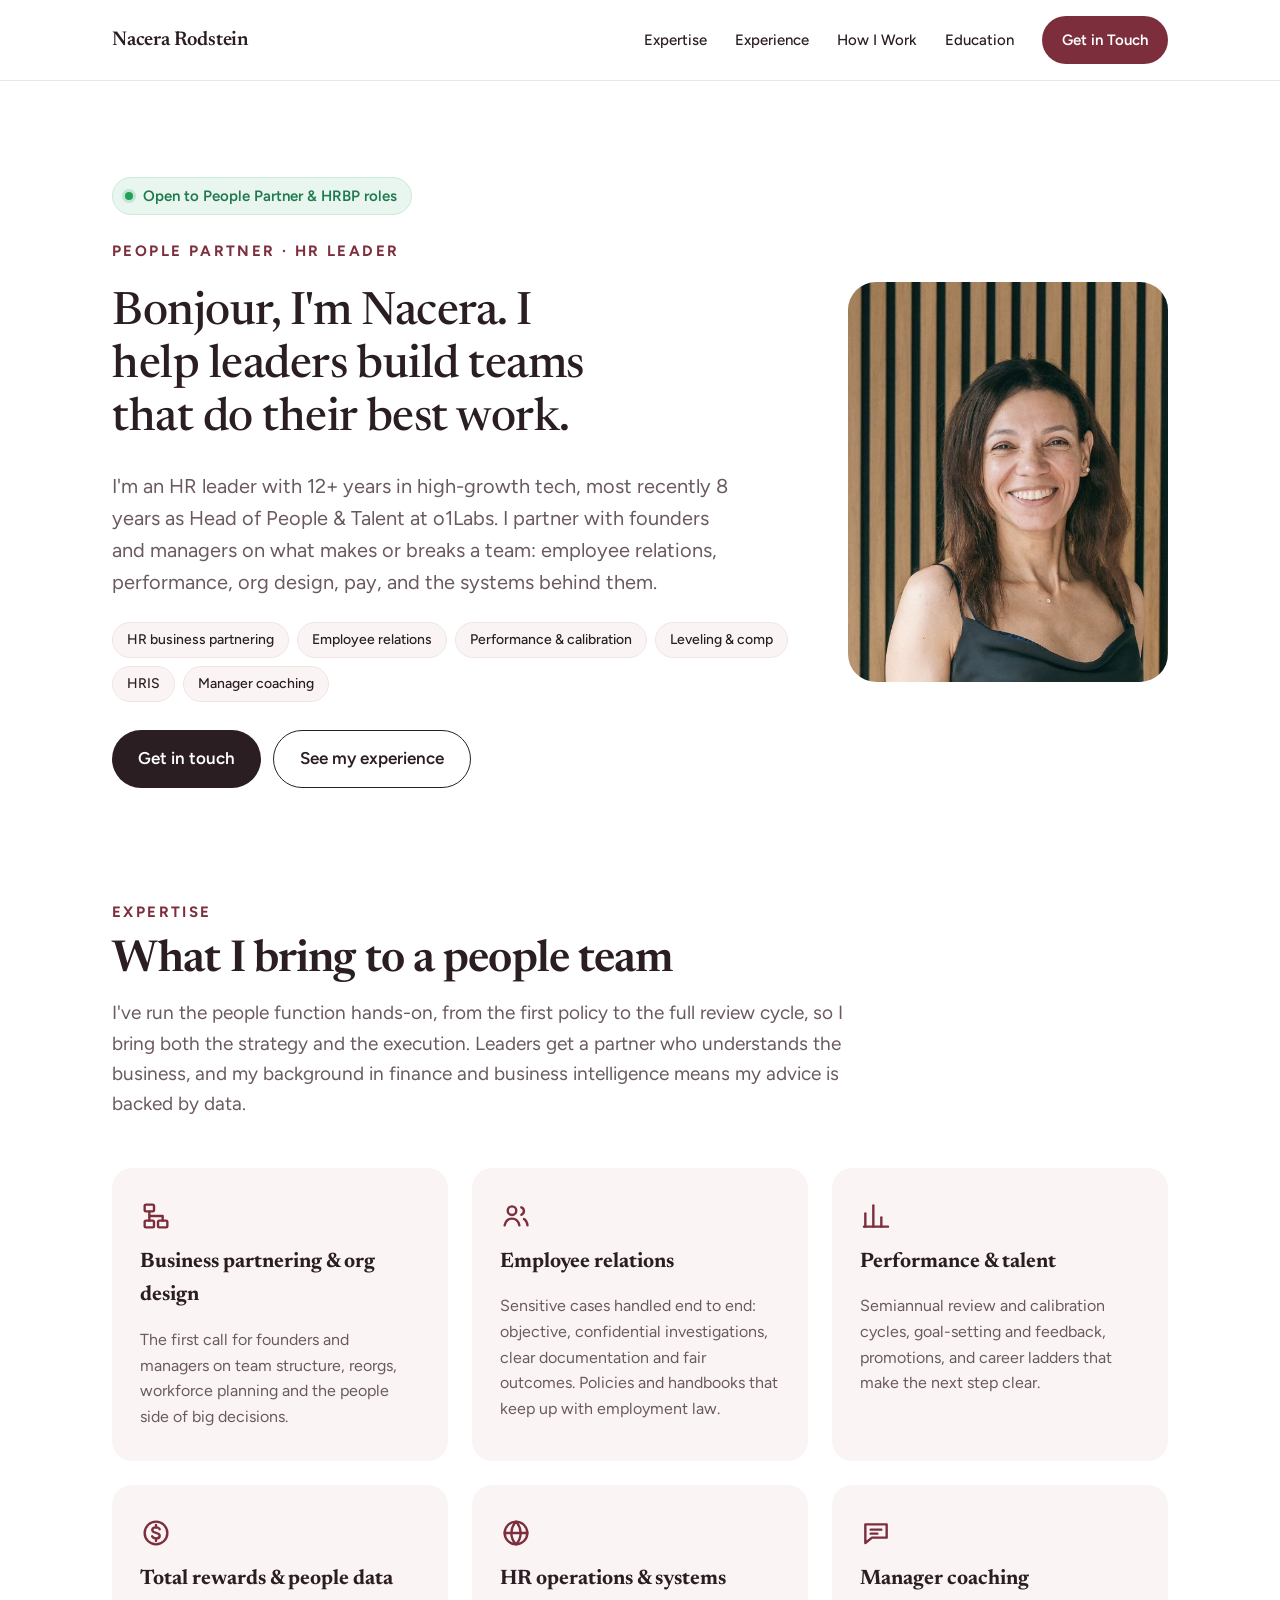
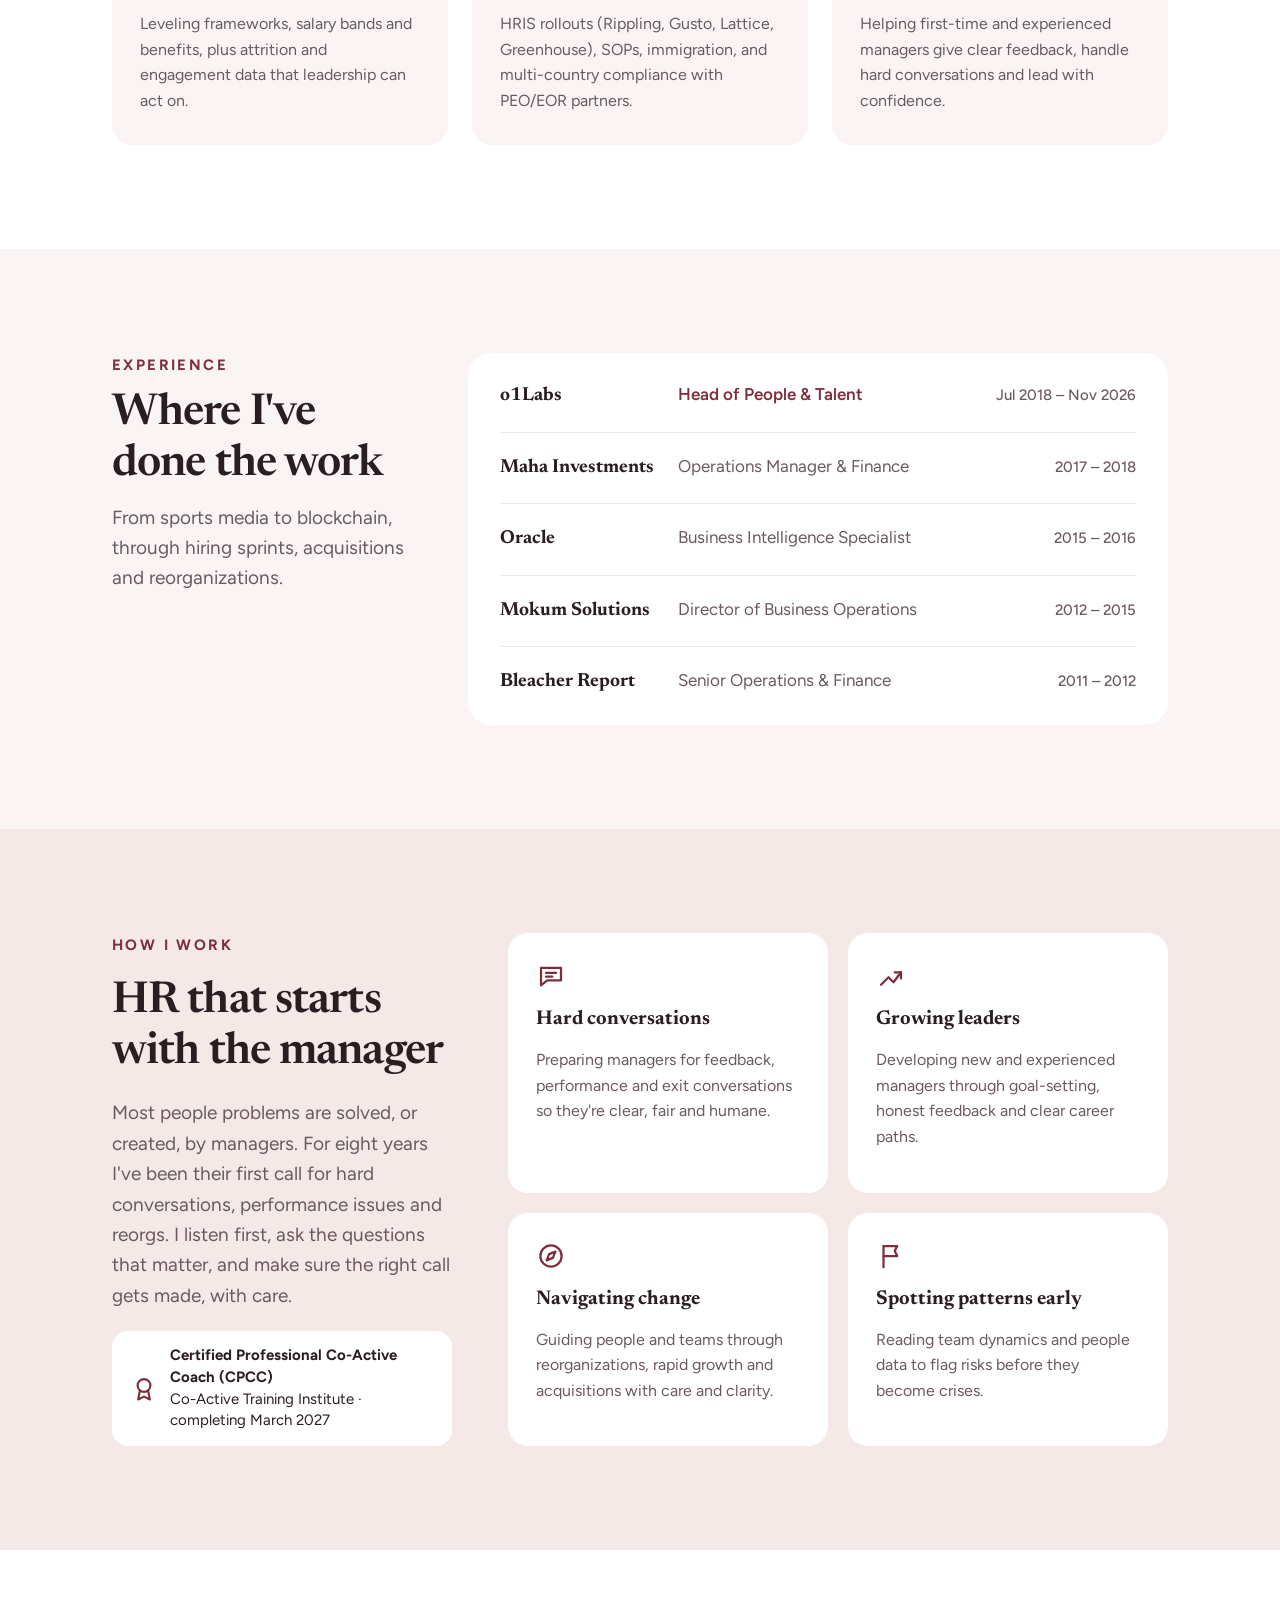
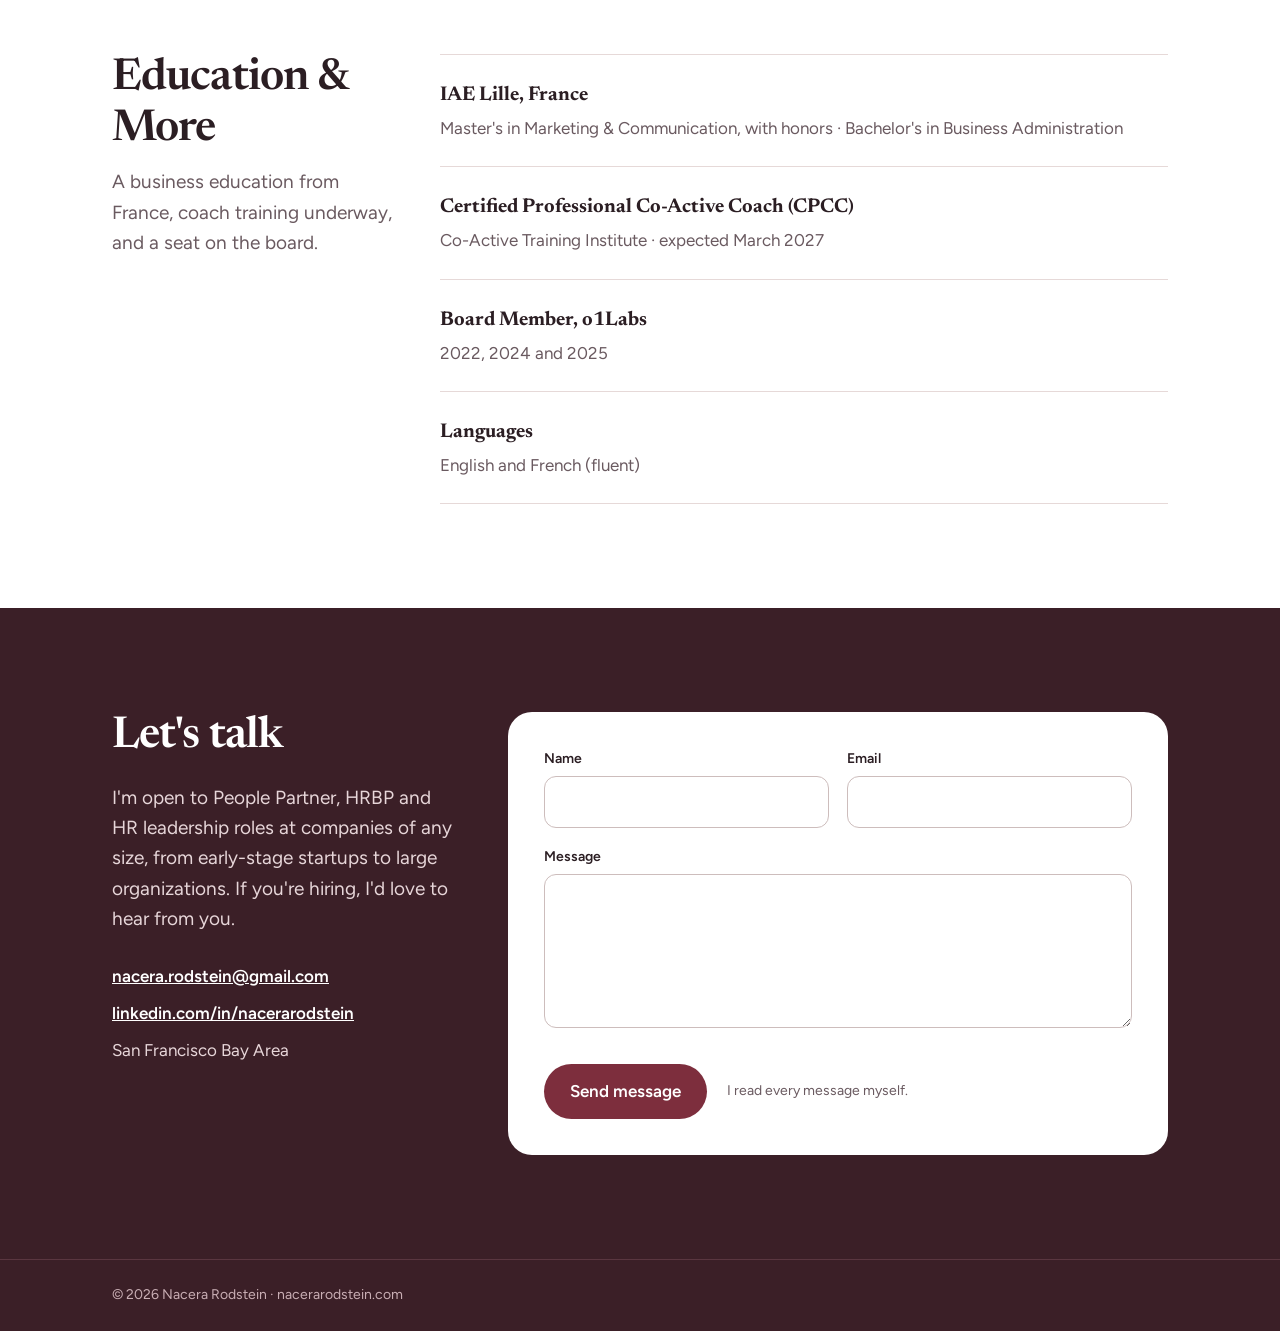
==== index.html @ f90700a3 "Smaller, lighter hero headline Co-Authored-By: Claude Opus 5.5 <noreply@anthropic.com> Claude-Sessio" ====
<!doctype html>
<html lang="en">
<head>
<meta charset="utf-8">
<meta name="viewport" content="width=device-width, initial-scale=1">
<title>Nacera Rodstein — People Partner &amp; HR Leader</title>
<meta name="description" content="Nacera Rodstein is an HR leader and People Partner in the San Francisco Bay Area with 12+ years in high-growth tech, most recently 8 years as Head of People & Talent at o1Labs.">
<meta property="og:title" content="Nacera Rodstein — People Partner &amp; HR Leader">
<meta property="og:description" content="HR leader and People Partner with 12+ years in high-growth tech: employee relations, performance, org design, total rewards and HR systems.">
<meta property="og:image" content="https://nacerarodstein.com/nacera-rodstein.jpg">
<meta property="og:url" content="https://nacerarodstein.com/">
<meta property="og:type" content="profile">
<meta name="theme-color" content="#ffffff">
<link rel="icon" href="/favicon.ico" sizes="48x48">
<link rel="icon" href="/favicon.svg" type="image/svg+xml">
<link rel="apple-touch-icon" href="/apple-touch-icon.png">
<link rel="manifest" href="/site.webmanifest">
<link rel="canonical" href="https://nacerarodstein.com/">
<link rel="preconnect" href="https://fonts.googleapis.com">
<link rel="preconnect" href="https://fonts.gstatic.com" crossorigin>
<link href="https://fonts.googleapis.com/css2?family=Figtree:wght@400;500;600;700&amp;family=Newsreader:opsz,wght@6..72,500;6..72,600&amp;display=swap" rel="stylesheet">
<script type="application/ld+json">
{"@context":"https://schema.org","@type":"Person","name":"Nacera Rodstein","jobTitle":"People Partner & HR Leader","url":"https://nacerarodstein.com/","image":"https://nacerarodstein.com/nacera-rodstein.jpg","sameAs":["https://linkedin.com/in/nacerarodstein"],"address":{"@type":"PostalAddress","addressRegion":"CA","addressLocality":"San Francisco Bay Area"},"knowsLanguage":["English","French"]}
</script>
<style>
:root{
  --head:'Newsreader',Georgia,serif; --body:'Figtree',system-ui,sans-serif; --head-w:600;
  --ink:#2B1E23; --muted:#6A5A60; --bg:#FFFFFF; --soft:#FAF5F4; --tint:#F4E9E7; --surface:#FFFFFF;
  --line:#E6D9D8; --line2:#EFE5E3; --field:#CDBDBC;
  --accent:#7D2E3D; --on-accent:#FFFFFF; --accent2:#7D2E3D;
  --dark:#3B1F27; --on-dark:#FFFFFF; --on-dark-muted:#E7D6D9; --dark-line:#5A3640; --dark-faint:#C9AEB4;
}
*{box-sizing:border-box}
html{scroll-behavior:smooth}
body{margin:0;font-family:var(--body);color:var(--ink);background:var(--bg);line-height:1.6;font-size:17px}
a{color:var(--ink)}a:hover{color:var(--accent)}
h1,h2,h3{font-family:var(--head);margin:0}
.h2,.brand{font-weight:var(--head-w)!important}
.hero h1{font-weight:500}
p{margin:0}
section[id]{scroll-margin-top:80px}
.wrap{max-width:1120px;margin:0 auto;padding-left:32px;padding-right:32px}
.eyebrow{font-family:var(--body);font-weight:700;font-size:15px;letter-spacing:.16em;color:var(--accent2);text-transform:uppercase}
.h2{font-weight:800;font-size:44px;letter-spacing:-.02em;line-height:1.15}
.lead{font-size:19px;color:var(--muted)}
.muted{color:var(--muted)}
.btn{display:inline-flex;align-items:center;min-height:48px;padding:14px 26px;border-radius:999px;font-weight:600;text-decoration:none;transition:transform .15s ease,box-shadow .15s ease}
.btn:hover{transform:translateY(-1px);box-shadow:0 6px 16px rgba(59,31,39,.2)}
.btn-dark{background:var(--ink);color:var(--bg)}.btn-dark:hover{color:var(--bg)}
.btn-rust{background:var(--accent);color:var(--on-accent)}.btn-rust:hover{color:var(--on-accent)}
.btn-line{border:1.5px solid var(--ink)}
a:focus-visible,button:focus-visible,input:focus-visible,textarea:focus-visible{outline:3px solid var(--accent2);outline-offset:2px}

/* header */
header{position:sticky;top:0;z-index:10;background:var(--bg);border-bottom:1px solid var(--line2)}
.nav{display:flex;align-items:center;justify-content:space-between;gap:16px;padding-top:16px;padding-bottom:16px}
.brand{font-family:var(--head);font-weight:800;font-size:20px;text-decoration:none;letter-spacing:-.01em}
.links{display:flex;flex-wrap:wrap;align-items:center;gap:8px 28px;font-size:15px;font-weight:500}
.links a{text-decoration:none}
.links .btn{min-height:44px;padding:12px 20px;font-size:15px}

/* hero */
.hero{display:flex;flex-wrap:wrap;align-items:center;gap:56px;padding-top:96px;padding-bottom:8px}
.hero-text{flex:999 1 520px;min-width:0;display:flex;flex-direction:column;gap:24px}
.hero h1{font-size:clamp(32px,3.6vw,46px);line-height:1.15;letter-spacing:-.01em;text-wrap:balance;max-width:680px}
.hero .lead{font-size:20px;max-width:620px}
.open{align-self:flex-start;display:inline-flex;align-items:center;gap:10px;font-size:15px;font-weight:600;color:#1F7A4D;background:#E9F6EF;border:1px solid #CBEBD9;border-radius:999px;padding:6px 14px 6px 12px}
.dot{width:8px;height:8px;border-radius:50%;background:#22A05A;box-shadow:0 0 0 3px rgba(34,160,90,.2)}
.tags{display:flex;flex-wrap:wrap;gap:8px}
.tags span{font-size:14px;font-weight:500;background:var(--soft);border:1px solid var(--line2);border-radius:999px;padding:6px 14px}
.ctas{display:flex;flex-wrap:wrap;gap:12px;padding-top:4px}
.hero-photo{flex:1 1 320px;min-width:0;max-width:420px;width:100%;height:auto;aspect-ratio:4/5;object-fit:cover;object-position:50% 30%;border-radius:28px;display:block}


/* sections */
.section{padding-top:104px;padding-bottom:104px}
.intro{display:flex;flex-direction:column;gap:12px;max-width:760px}
.stack{display:flex;flex-direction:column;gap:48px}
.cards{display:grid;grid-template-columns:repeat(3,minmax(0,1fr));gap:24px}
.card{background:var(--soft);border-radius:20px;padding:32px 28px;display:flex;flex-direction:column;gap:14px}
.card h3{font-weight:700;font-size:21px}
.card p{color:var(--muted);font-size:16px}
.ico{width:32px;height:32px;fill:none;stroke:var(--accent);stroke-width:1.8;stroke-linecap:round;stroke-linejoin:round}

/* experience */
.bg-soft{background:var(--soft)}
.xp{display:flex;flex-wrap:wrap;gap:24px 56px;align-items:flex-start}
.xp .intro{flex:1 1 300px}
.xp-list{flex:999 1 560px;list-style:none;margin:0;padding:0;display:grid;grid-template-columns:max-content 1fr max-content;column-gap:32px;background:var(--surface);border-radius:24px;padding:8px 32px}
.xp-list li{grid-column:1 / -1;display:grid;grid-template-columns:subgrid;gap:4px 24px;align-items:baseline;padding:20px 0;border-top:1px solid var(--line2)}
.xp-list li:first-child{border-top:none}
.co{font-family:var(--head);font-weight:700;font-size:19px}
.ro{color:var(--muted)}
.now .ro{color:var(--accent);font-weight:600}
.yr{color:var(--muted);font-size:15px;font-weight:500;white-space:nowrap;text-align:right}
.xp .intro{max-width:340px}

/* managers / coaching */
.bg-sky{background:var(--tint)}
.split{display:flex;flex-wrap:wrap;gap:56px}
.split-left{flex:1 1 340px;min-width:0;display:flex;flex-direction:column;gap:20px}
.split-right{flex:999 1 480px;min-width:0;display:grid;grid-template-columns:repeat(2,minmax(0,1fr));gap:20px}
.bg-sky .card{background:var(--surface);padding:28px;gap:12px}
.bg-sky .card h3{font-size:20px}
.bg-sky .ico{stroke:var(--accent2);width:30px;height:30px}
.badge{align-self:flex-start;display:flex;align-items:center;gap:12px;background:var(--surface);border-radius:16px;padding:14px 18px}
.badge p{font-size:15px;line-height:1.45}

/* education */
.edu{display:flex;flex-wrap:wrap;gap:48px}
.edu-left{flex:1 1 280px;min-width:0;display:flex;flex-direction:column;gap:12px}
.edu-list{flex:999 1 520px;min-width:0}
.edu-item{padding:24px 0;border-top:1px solid var(--line);display:flex;flex-direction:column;gap:4px}
.edu-item:last-child{border-bottom:1px solid var(--line)}
.edu-item h3{font-weight:700;font-size:20px}

/* contact */
.contact{background:var(--dark);color:var(--on-dark)}
.contact .split{padding-top:104px;padding-bottom:104px}
.contact .lead{color:var(--on-dark-muted)}
.contact-links{display:flex;flex-direction:column;gap:10px;padding-top:8px}
.contact-links a{color:var(--on-dark);font-weight:600}
form{flex:999 1 460px;min-width:0;background:var(--surface);color:var(--ink);border-radius:24px;padding:36px;display:flex;flex-direction:column;gap:18px}
.row{display:flex;flex-wrap:wrap;gap:18px}
.field{flex:1 1 200px;display:flex;flex-direction:column;gap:6px}
label{font-size:14px;font-weight:600}
input,textarea{font:inherit;font-size:16px;padding:12px 14px;border:1px solid var(--field);border-radius:12px;min-height:48px}
textarea{resize:vertical}
input:focus,textarea:focus{border-color:var(--accent2);outline:none}
button{font:inherit;font-weight:600;background:var(--accent);color:var(--on-accent);border:none;border-radius:999px;padding:14px 28px;min-height:48px;cursor:pointer}
button:disabled{opacity:.7;cursor:default}
.send{display:flex;flex-wrap:wrap;align-items:center;gap:12px 20px}
#cf-status{font-size:15px}
#cf-status:empty{display:none}
footer{border-top:1px solid var(--dark-line)}
footer p{padding-top:24px;padding-bottom:24px;font-size:14px;color:var(--dark-faint)}

@media (max-width:960px){
  .cards{grid-template-columns:repeat(2,minmax(0,1fr))}
}
@media (max-width:720px){
  .wrap{padding-left:20px;padding-right:20px}
  .nav{padding-top:12px;padding-bottom:12px}
  .links a:not(.btn){display:none}
  .hero{padding-top:48px;padding-bottom:0;gap:32px}
  .hero-photo{max-width:280px}
  .section,.contact .split{padding-top:72px;padding-bottom:72px}
  .h2{font-size:36px}
  .cards,.split-right{grid-template-columns:1fr}
  .xp-list{padding:4px 20px}
  .xp-list{display:block}
  .xp-list li{grid-template-columns:1fr auto;column-gap:16px}
  .xp-list .ro{grid-column:1 / -1;grid-row:2}
  form{padding:24px}
}
@media (prefers-reduced-motion:reduce){html{scroll-behavior:auto}.btn{transition:none}}
</style>
</head>
<body>

<header>
<nav aria-label="Main" class="nav wrap">
<a href="#hello" class="brand">Nacera Rodstein</a>
<div class="links">
<a href="#expertise">Expertise</a>
<a href="#experience">Experience</a>
<a href="#managers">How I Work</a>
<a href="#education">Education</a>
<a href="#reach-out" class="btn btn-rust">Get in Touch</a>
</div>
</nav>
</header>

<main>
<section id="hello" class="hero wrap">
<div class="hero-text">
<p class="open"><span class="dot" aria-hidden="true"></span>Open to People Partner &amp; HRBP roles</p>
<p class="eyebrow">People Partner · HR Leader</p>
<h1>Bonjour, I'm Nacera. I help leaders build teams that do their best work.</h1>
<p class="lead">I'm an HR leader with 12+ years in high-growth tech, most recently 8 years as Head of People &amp; Talent at o1Labs. I partner with founders and managers on what makes or breaks a team: employee relations, performance, org design, pay, and the systems behind them.</p>
<div class="tags" aria-label="Core areas">
<span>HR business partnering</span><span>Employee relations</span><span>Performance &amp; calibration</span><span>Leveling &amp; comp</span><span>HRIS</span><span>Manager coaching</span>
</div>
<div class="ctas">
<a href="#reach-out" class="btn btn-dark">Get in touch</a>
<a href="#experience" class="btn btn-line">See my experience</a>
</div>
</div>
<img src="nacera-rodstein.jpg" class="hero-photo" width="420" height="525" alt="Portrait of Nacera Rodstein, smiling">
</section>


<section id="expertise" class="section wrap stack">
<div class="intro">
<p class="eyebrow">Expertise</p>
<h2 class="h2">What I bring to a people team</h2>
<p class="lead">I've run the people function hands-on, from the first policy to the full review cycle, so I bring both the strategy and the execution. Leaders get a partner who understands the business, and my background in finance and business intelligence means my advice is backed by data.</p>
</div>
<div class="cards">
<div class="card">
<svg class="ico" aria-hidden="true" viewBox="0 0 24 24"><rect x="3.5" y="3.5" width="7" height="5" rx="1"/><rect x="13.5" y="15.5" width="7" height="5" rx="1"/><rect x="3.5" y="15.5" width="7" height="5" rx="1"/><path d="M7 8.5v7M7 12h10v3.5"/></svg>
<h3>Business partnering &amp; org design</h3>
<p>The first call for founders and managers on team structure, reorgs, workforce planning and the people side of big decisions.</p>
</div>
<div class="card">
<svg class="ico" aria-hidden="true" viewBox="0 0 24 24"><circle cx="9" cy="8" r="3.2"/><path d="M3.5 19c.6-3 2.8-5 5.5-5s4.9 2 5.5 5"/><path d="M16 5.5a3 3 0 0 1 0 5.6"/><path d="M18 14.3c1.4.7 2.3 2.4 2.6 4.7"/></svg>
<h3>Employee relations</h3>
<p>Sensitive cases handled end to end: objective, confidential investigations, clear documentation and fair outcomes. Policies and handbooks that keep up with employment law.</p>
</div>
<div class="card">
<svg class="ico" aria-hidden="true" viewBox="0 0 24 24"><path d="M4 20V10"/><path d="M10 20V4"/><path d="M16 20v-7"/><path d="M3 20h18"/></svg>
<h3>Performance &amp; talent</h3>
<p>Semiannual review and calibration cycles, goal-setting and feedback, promotions, and career ladders that make the next step clear.</p>
</div>
<div class="card">
<svg class="ico" aria-hidden="true" viewBox="0 0 24 24"><circle cx="12" cy="12" r="8.5"/><path d="M14.8 9.2c-.5-.9-1.6-1.4-2.8-1.4-1.6 0-2.8.8-2.8 2s1.1 1.7 2.8 2.1 2.8.9 2.8 2.1-1.2 2-2.8 2c-1.3 0-2.4-.6-2.9-1.5"/><path d="M12 6v1.8"/><path d="M12 16.2V18"/></svg>
<h3>Total rewards &amp; people data</h3>
<p>Leveling frameworks, salary bands and benefits, plus attrition and engagement data that leadership can act on.</p>
</div>
<div class="card">
<svg class="ico" aria-hidden="true" viewBox="0 0 24 24"><circle cx="12" cy="12" r="8.5"/><path d="M3.5 12h17"/><path d="M12 3.5c2.3 2.4 3.5 5.2 3.5 8.5s-1.2 6.1-3.5 8.5c-2.3-2.4-3.5-5.2-3.5-8.5s1.2-6.1 3.5-8.5z"/></svg>
<h3>HR operations &amp; systems</h3>
<p>HRIS rollouts (Rippling, Gusto, Lattice, Greenhouse), SOPs, immigration, and multi-country compliance with PEO/EOR partners.</p>
</div>
<div class="card">
<svg class="ico" aria-hidden="true" viewBox="0 0 24 24"><path d="M4 5.5h16v10H9l-5 4z"/><path d="M8 9.5h8"/><path d="M8 12.5h5"/></svg>
<h3>Manager coaching</h3>
<p>Helping first-time and experienced managers give clear feedback, handle hard conversations and lead with confidence.</p>
</div>
</div>
</section>

<section id="experience" class="bg-soft">
<div class="section wrap xp">
<div class="intro">
<p class="eyebrow">Experience</p>
<h2 class="h2">Where I've done the work</h2>
<p class="lead">From sports media to blockchain, through hiring sprints, acquisitions and reorganizations.</p>
</div>
<ol class="xp-list">
<li class="now"><span class="co">o1Labs</span><span class="ro">Head of People &amp; Talent</span><span class="yr">Jul 2018 – Nov 2026</span></li>
<li><span class="co">Maha Investments</span><span class="ro">Operations Manager &amp; Finance</span><span class="yr">2017 – 2018</span></li>
<li><span class="co">Oracle</span><span class="ro">Business Intelligence Specialist</span><span class="yr">2015 – 2016</span></li>
<li><span class="co">Mokum Solutions</span><span class="ro">Director of Business Operations</span><span class="yr">2012 – 2015</span></li>
<li><span class="co">Bleacher Report</span><span class="ro">Senior Operations &amp; Finance</span><span class="yr">2011 – 2012</span></li>
</ol>
</div>
</section>

<section id="managers" class="bg-sky">
<div class="section wrap split">
<div class="split-left">
<p class="eyebrow">How I work</p>
<h2 class="h2">HR that starts with the manager</h2>
<p class="lead">Most people problems are solved, or created, by managers. For eight years I've been their first call for hard conversations, performance issues and reorgs. I listen first, ask the questions that matter, and make sure the right call gets made, with care.</p>
<div class="badge">
<svg class="ico" style="stroke:var(--accent2);width:28px;height:28px;flex:none" aria-hidden="true" viewBox="0 0 24 24"><circle cx="12" cy="9" r="5.5"/><path d="M8.5 13.5 7 21l5-2.5 5 2.5-1.5-7.5"/></svg>
<p><strong>Certified Professional Co-Active Coach (CPCC)</strong><br>Co-Active Training Institute · completing March 2027</p>
</div>
</div>
<div class="split-right">
<div class="card">
<svg class="ico" aria-hidden="true" viewBox="0 0 24 24"><path d="M4 5.5h16v10H9l-5 4z"/><path d="M8 9.5h8"/><path d="M8 12.5h5"/></svg>
<h3>Hard conversations</h3>
<p>Preparing managers for feedback, performance and exit conversations so they're clear, fair and humane.</p>
</div>
<div class="card">
<svg class="ico" aria-hidden="true" viewBox="0 0 24 24"><path d="M4 19 10 13l4 4 6-8"/><path d="M15 9h5v5"/></svg>
<h3>Growing leaders</h3>
<p>Developing new and experienced managers through goal-setting, honest feedback and clear career paths.</p>
</div>
<div class="card">
<svg class="ico" aria-hidden="true" viewBox="0 0 24 24"><circle cx="12" cy="12" r="8.5"/><path d="m15.5 8.5-2 5-5 2 2-5z"/></svg>
<h3>Navigating change</h3>
<p>Guiding people and teams through reorganizations, rapid growth and acquisitions with care and clarity.</p>
</div>
<div class="card">
<svg class="ico" aria-hidden="true" viewBox="0 0 24 24"><path d="M6 21V4"/><path d="M6 4h11l-2 4 2 4H6"/></svg>
<h3>Spotting patterns early</h3>
<p>Reading team dynamics and people data to flag risks before they become crises.</p>
</div>
</div>
</div>
</section>

<section id="education" class="section wrap edu">
<div class="edu-left">
<h2 class="h2">Education &amp; More</h2>
<p class="lead">A business education from France, coach training underway, and a seat on the board.</p>
</div>
<div class="edu-list">
<div class="edu-item">
<h3>IAE Lille, France</h3>
<p class="muted">Master's in Marketing &amp; Communication, with honors · Bachelor's in Business Administration</p>
</div>
<div class="edu-item">
<h3>Certified Professional Co-Active Coach (CPCC)</h3>
<p class="muted">Co-Active Training Institute · expected March 2027</p>
</div>
<div class="edu-item">
<h3>Board Member, o1Labs</h3>
<p class="muted">2022, 2024 and 2025</p>
</div>
<div class="edu-item">
<h3>Languages</h3>
<p class="muted">English and French (fluent)</p>
</div>
</div>
</section>
</main>

<section id="reach-out" class="contact">
<div class="wrap split">
<div class="split-left">
<h2 class="h2">Let's talk</h2>
<p class="lead">I'm open to People Partner, HRBP and HR leadership roles at companies of any size, from early-stage startups to large organizations. If you're hiring, I'd love to hear from you.</p>
<div class="contact-links">
<a href="mailto:nacera.rodstein@gmail.com">nacera.rodstein@gmail.com</a>
<a href="https://linkedin.com/in/nacerarodstein">linkedin.com/in/nacerarodstein</a>
<p style="color:var(--on-dark-muted)">San Francisco Bay Area</p>
</div>
</div>
<form id="contact" aria-label="Contact form" action="https://formsubmit.co/nacera.rodstein@gmail.com" method="POST">
<div class="row">
<div class="field">
<label for="cf-name">Name</label>
<input id="cf-name" name="name" type="text" required autocomplete="name">
</div>
<div class="field">
<label for="cf-email">Email</label>
<input id="cf-email" name="email" type="email" required autocomplete="email">
</div>
</div>
<div class="field">
<label for="cf-message">Message</label>
<textarea id="cf-message" name="message" rows="5" required></textarea>
</div>
<input type="text" name="_honey" tabindex="-1" autocomplete="off" aria-hidden="true" style="display:none">
<div class="send">
<button type="submit" class="btn">Send message</button>
<p class="muted" style="font-size:14px">I read every message myself.</p>
</div>
<p id="cf-status" role="status" aria-live="polite"></p>
</form>
</div>
<footer>
<p class="wrap">© 2026 Nacera Rodstein · nacerarodstein.com</p>
</footer>
</section>

<script>
(function(){
  var f=document.getElementById('contact'), st=document.getElementById('cf-status'), btn=f.querySelector('button[type=submit]');
  f.addEventListener('submit',function(e){
    e.preventDefault();
    var el=f.elements, n=el['name'].value, m=el['email'].value, t=el['message'].value;
    btn.disabled=true; btn.textContent='Sending…'; st.style.color=''; st.textContent='';
    fetch('https://formsubmit.co/ajax/nacera.rodstein@gmail.com',{
      method:'POST', headers:{'Content-Type':'application/json','Accept':'application/json'},
      body:JSON.stringify({name:n,email:m,message:t,_subject:'Website message from '+n,_replyto:m,_template:'box',_honey:el['_honey'].value})
    }).then(function(r){return r.json().then(function(d){if(!r.ok||String(d.success)!=='true')throw 0;});})
    .then(function(){
      f.reset(); st.style.color='#1F7A4D'; st.textContent='Thank you! Your message is on its way. I\'ll be in touch soon.';
    }).catch(function(){
      st.style.color='#B42318';
      st.innerHTML='Sorry, that didn\'t go through. Please email me directly at <a href="mailto:nacera.rodstein@gmail.com">nacera.rodstein@gmail.com</a>.';
    }).finally(function(){btn.disabled=false; btn.textContent='Send message';});
  });
})();
</script>
</body>
</html>
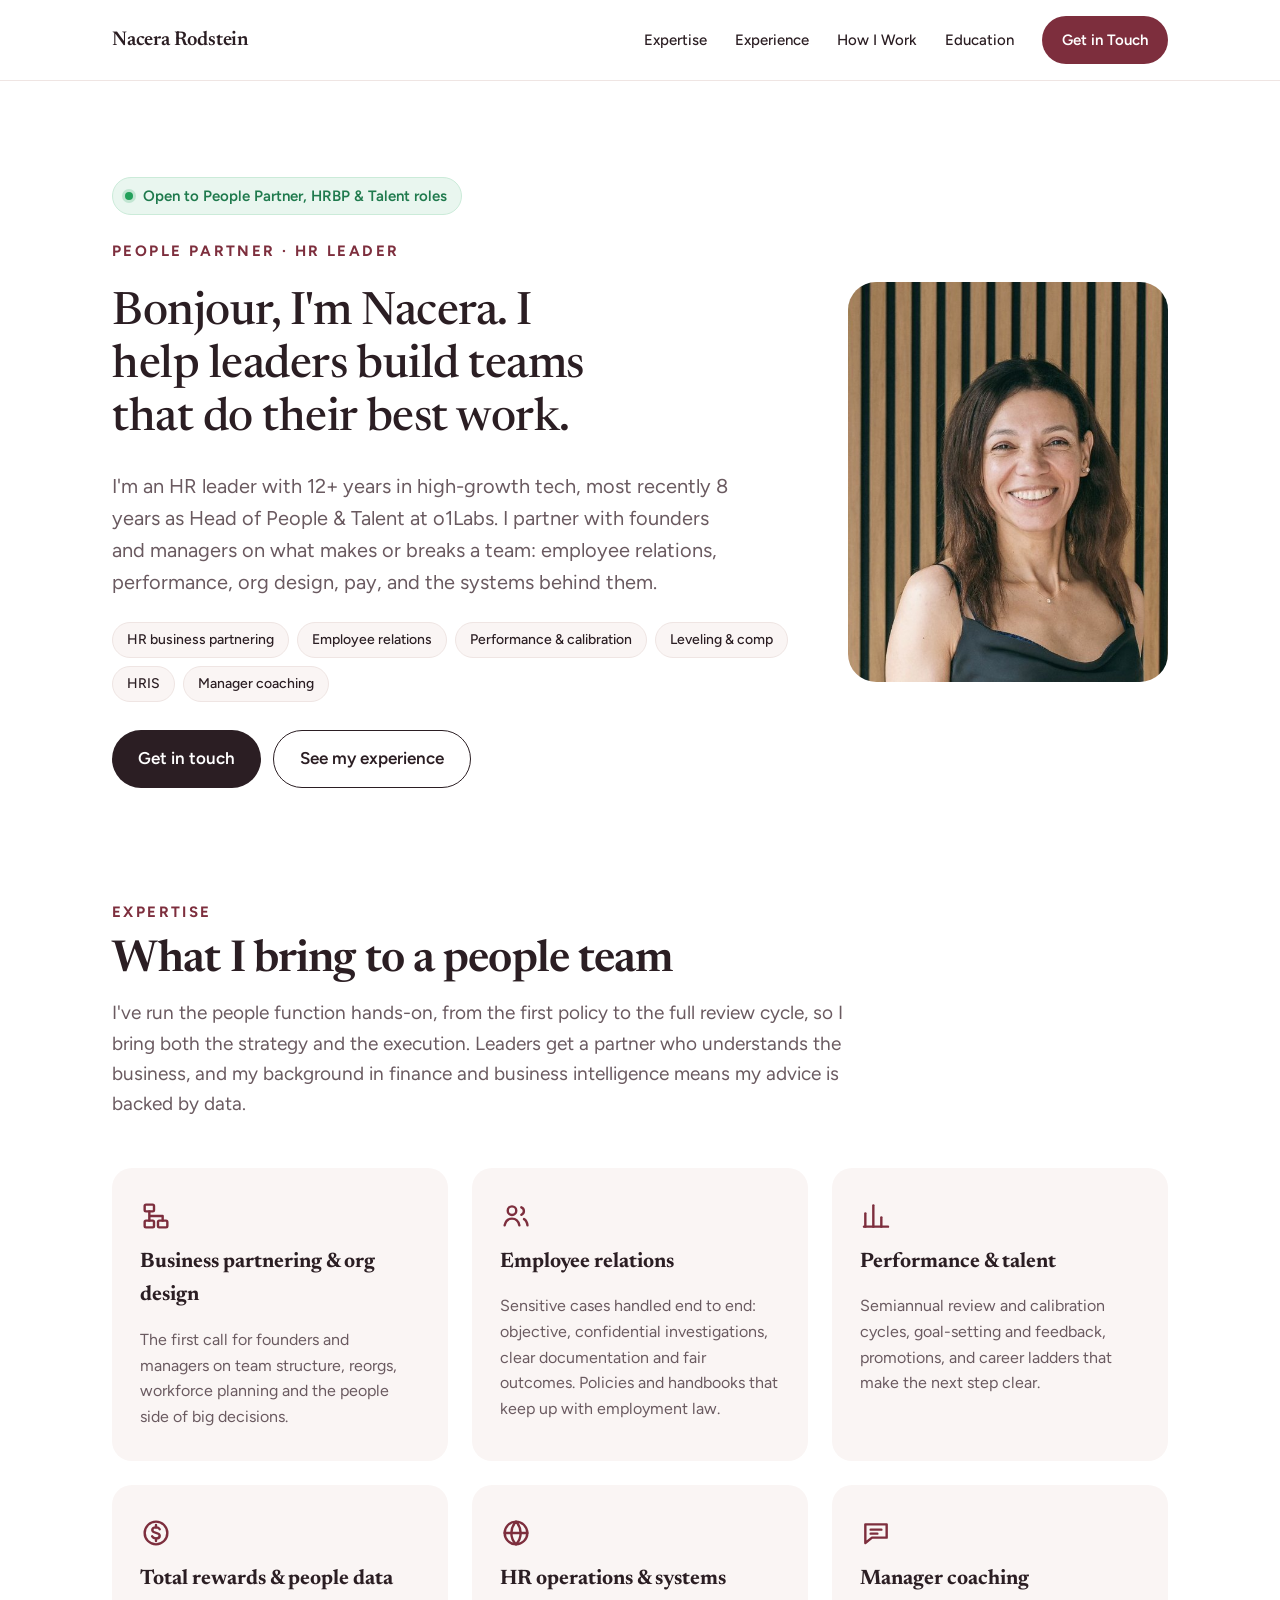
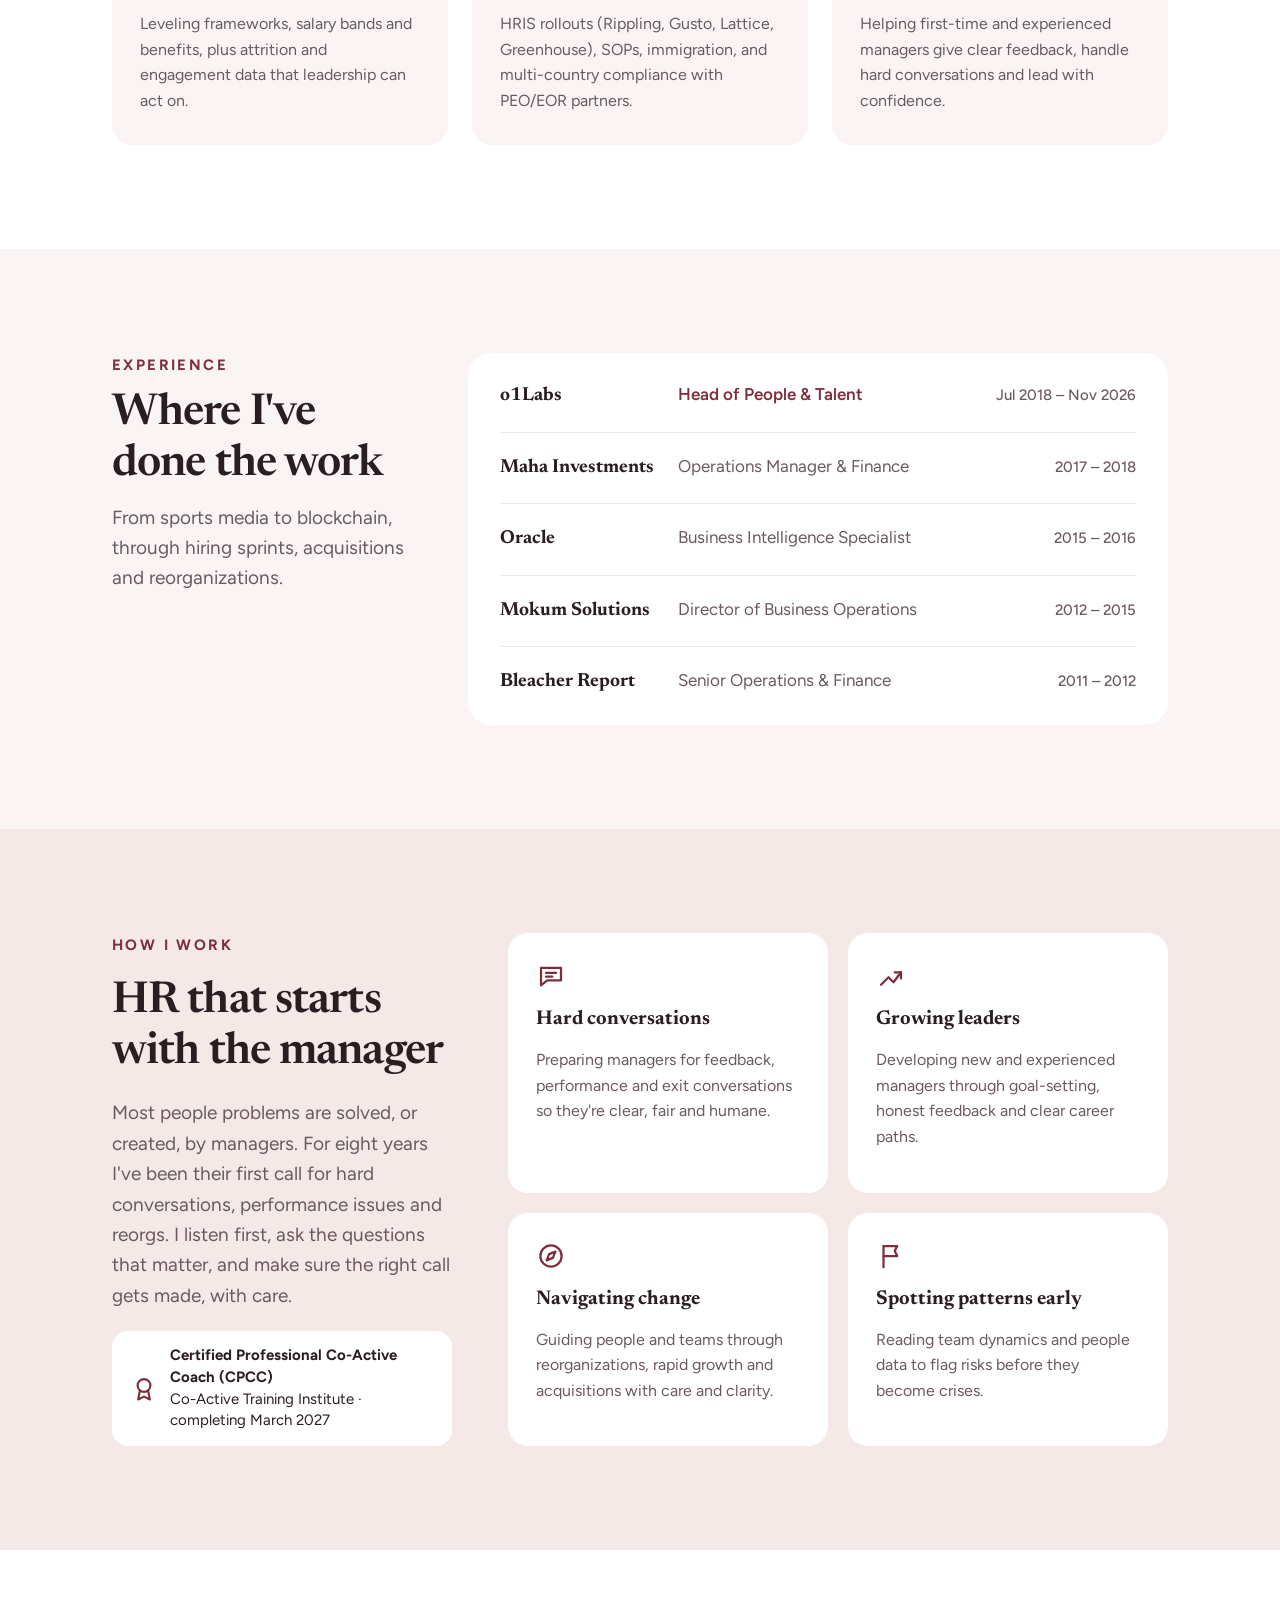
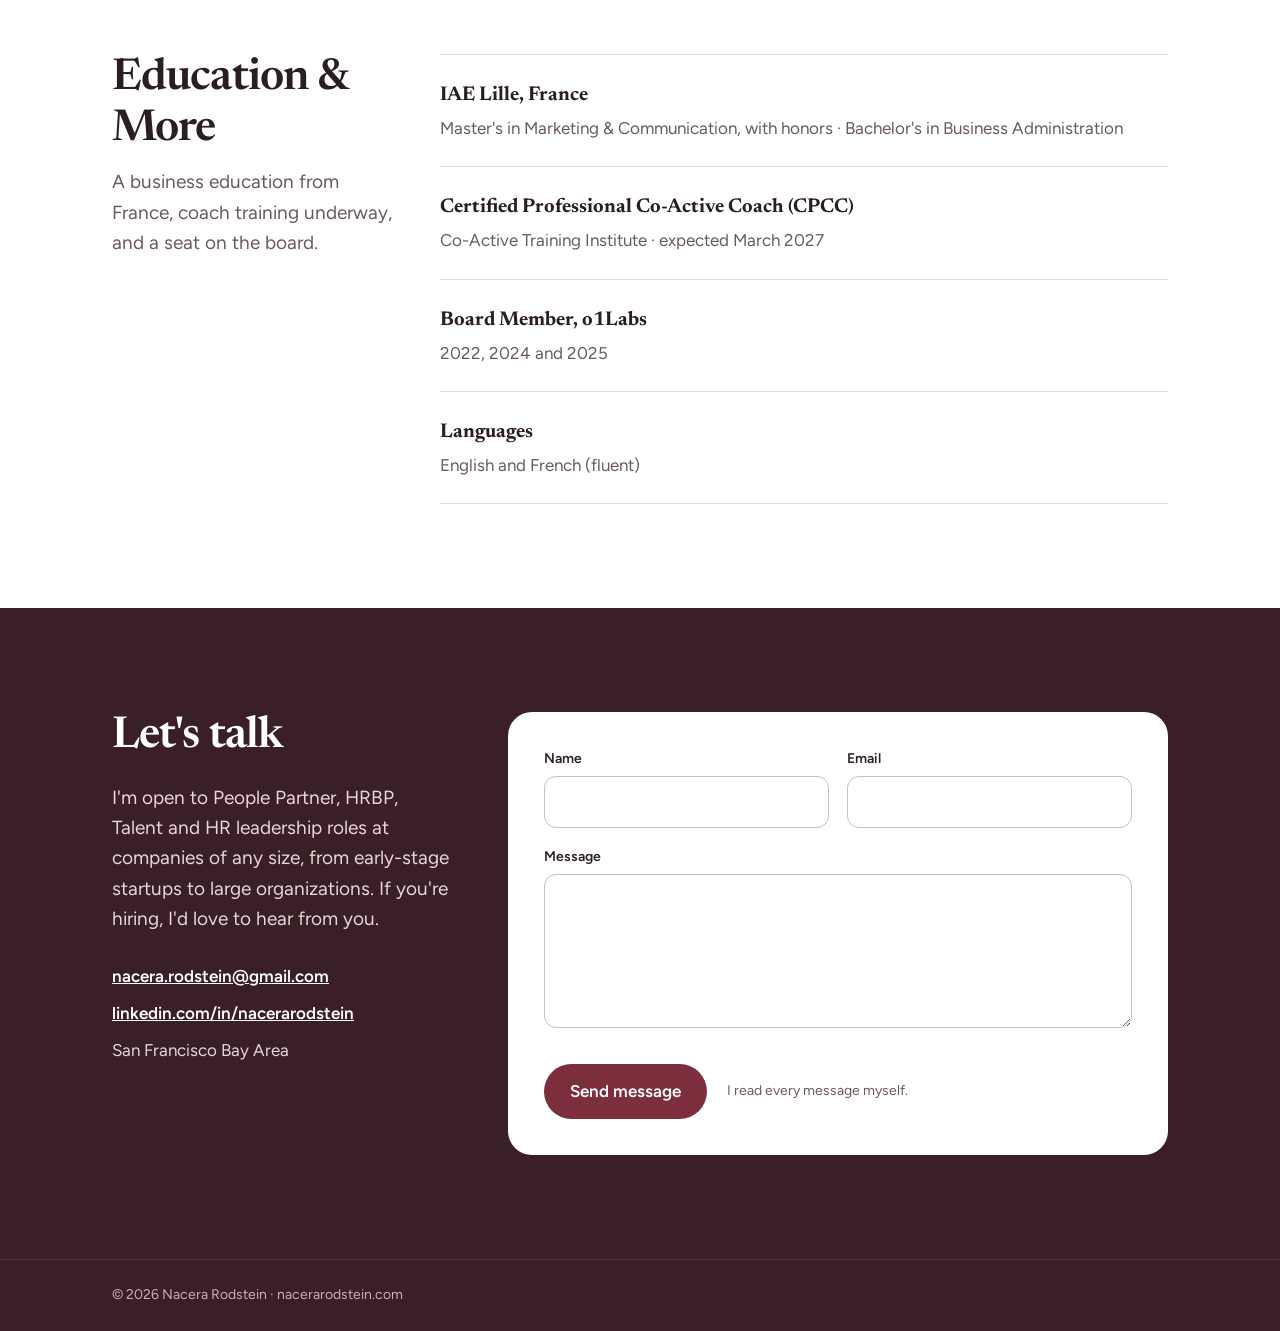
==== commit c229a04d: "Add Talent roles to open-to-work badge and contact copy Co-Authored-By: Claude Opus 5.5 <noreply@ant" ====
--- a/index.html
+++ b/index.html
@@ -174,7 +174,7 @@
 <main>
 <section id="hello" class="hero wrap">
 <div class="hero-text">
-<p class="open"><span class="dot" aria-hidden="true"></span>Open to People Partner &amp; HRBP roles</p>
+<p class="open"><span class="dot" aria-hidden="true"></span>Open to People Partner, HRBP &amp; Talent roles</p>
 <p class="eyebrow">People Partner · HR Leader</p>
 <h1>Bonjour, I'm Nacera. I help leaders build teams that do their best work.</h1>
 <p class="lead">I'm an HR leader with 12+ years in high-growth tech, most recently 8 years as Head of People &amp; Talent at o1Labs. I partner with founders and managers on what makes or breaks a team: employee relations, performance, org design, pay, and the systems behind them.</p>
@@ -313,7 +313,7 @@
 <div class="wrap split">
 <div class="split-left">
 <h2 class="h2">Let's talk</h2>
-<p class="lead">I'm open to People Partner, HRBP and HR leadership roles at companies of any size, from early-stage startups to large organizations. If you're hiring, I'd love to hear from you.</p>
+<p class="lead">I'm open to People Partner, HRBP, Talent and HR leadership roles at companies of any size, from early-stage startups to large organizations. If you're hiring, I'd love to hear from you.</p>
 <div class="contact-links">
 <a href="mailto:nacera.rodstein@gmail.com">nacera.rodstein@gmail.com</a>
 <a href="https://linkedin.com/in/nacerarodstein">linkedin.com/in/nacerarodstein</a>
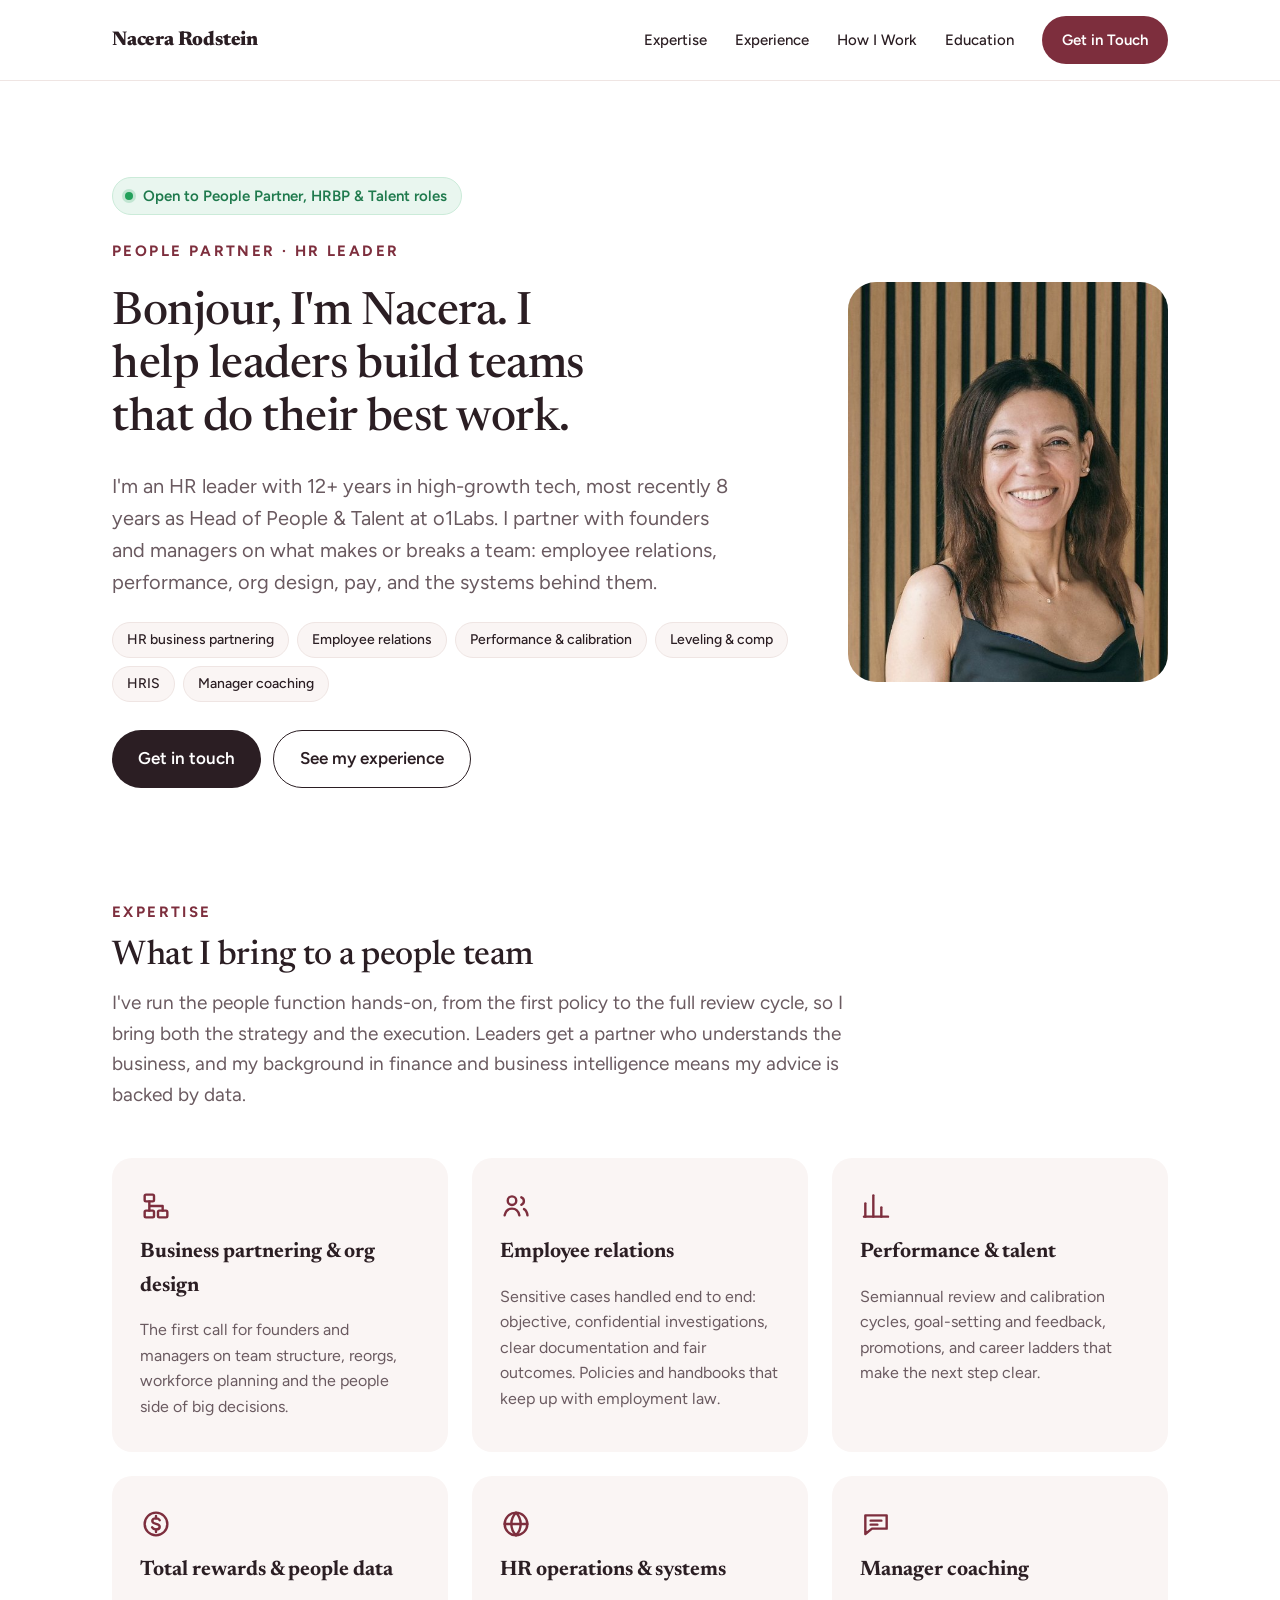
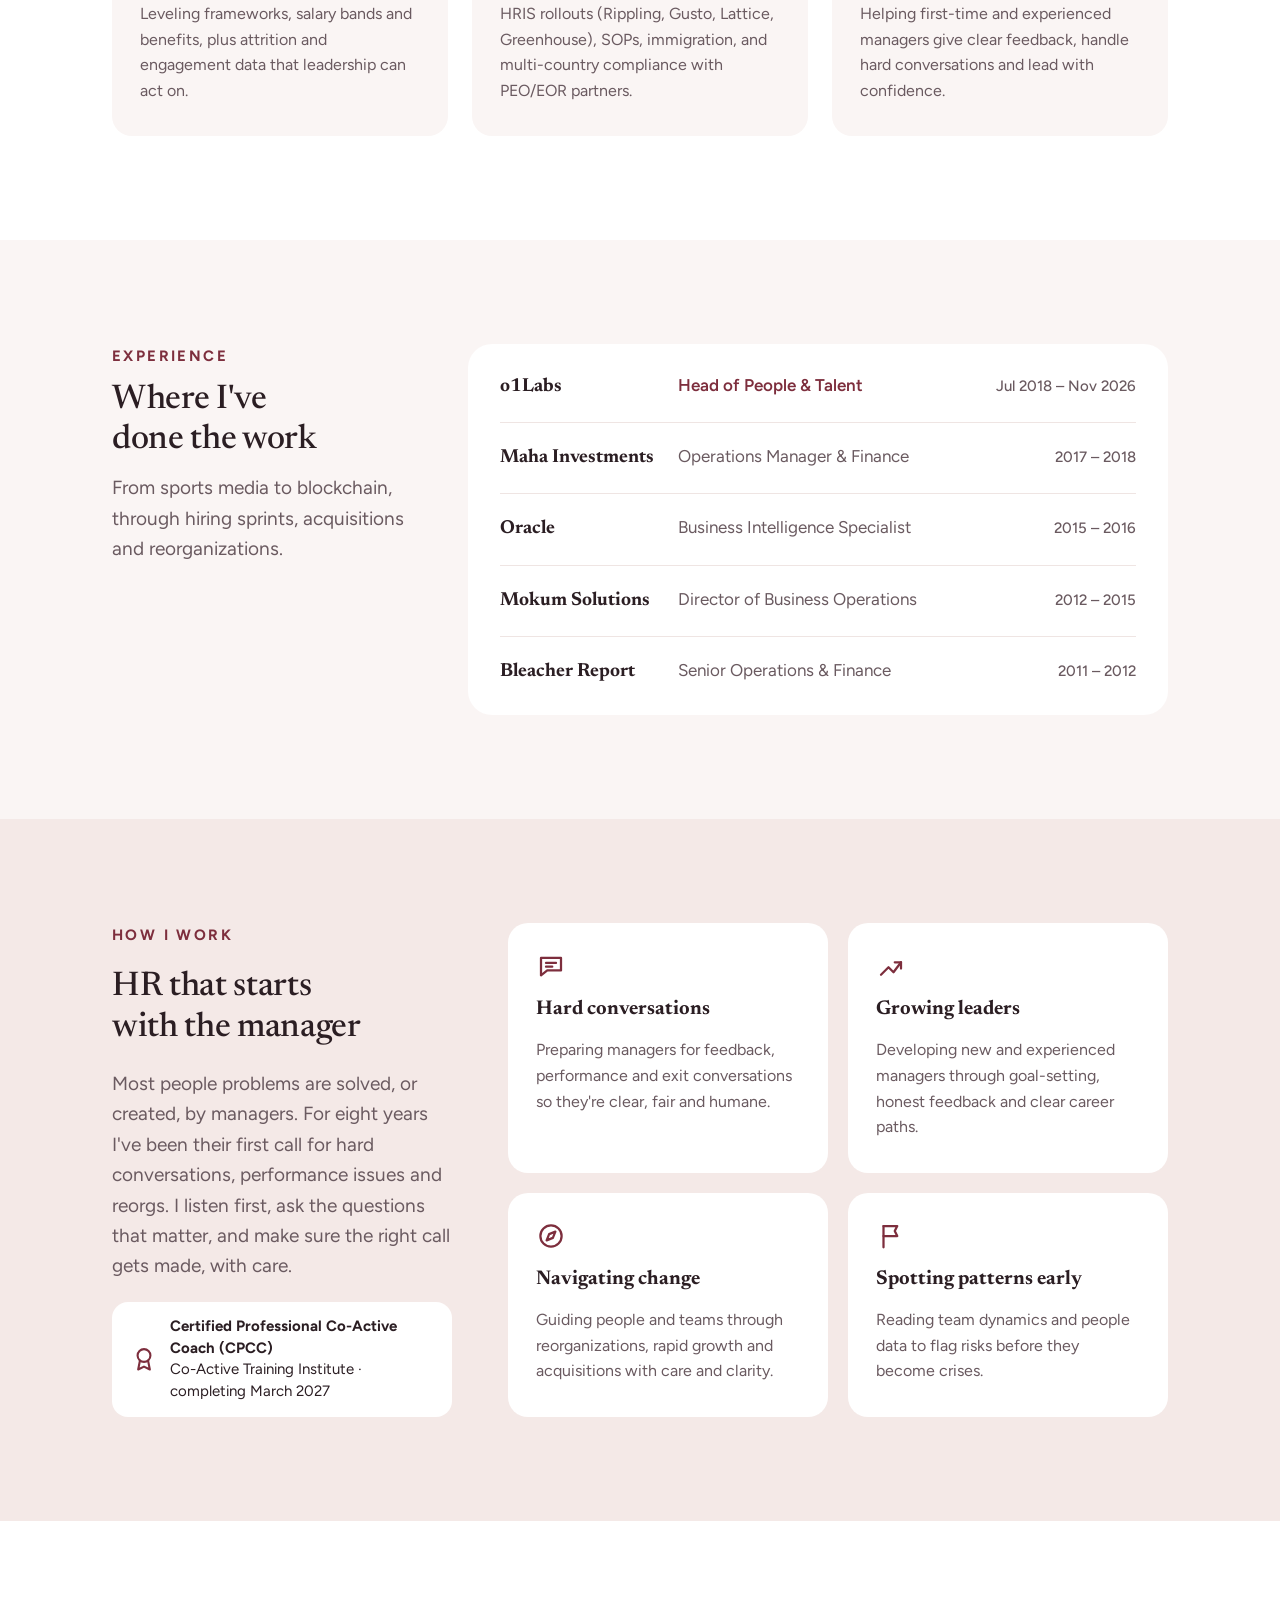
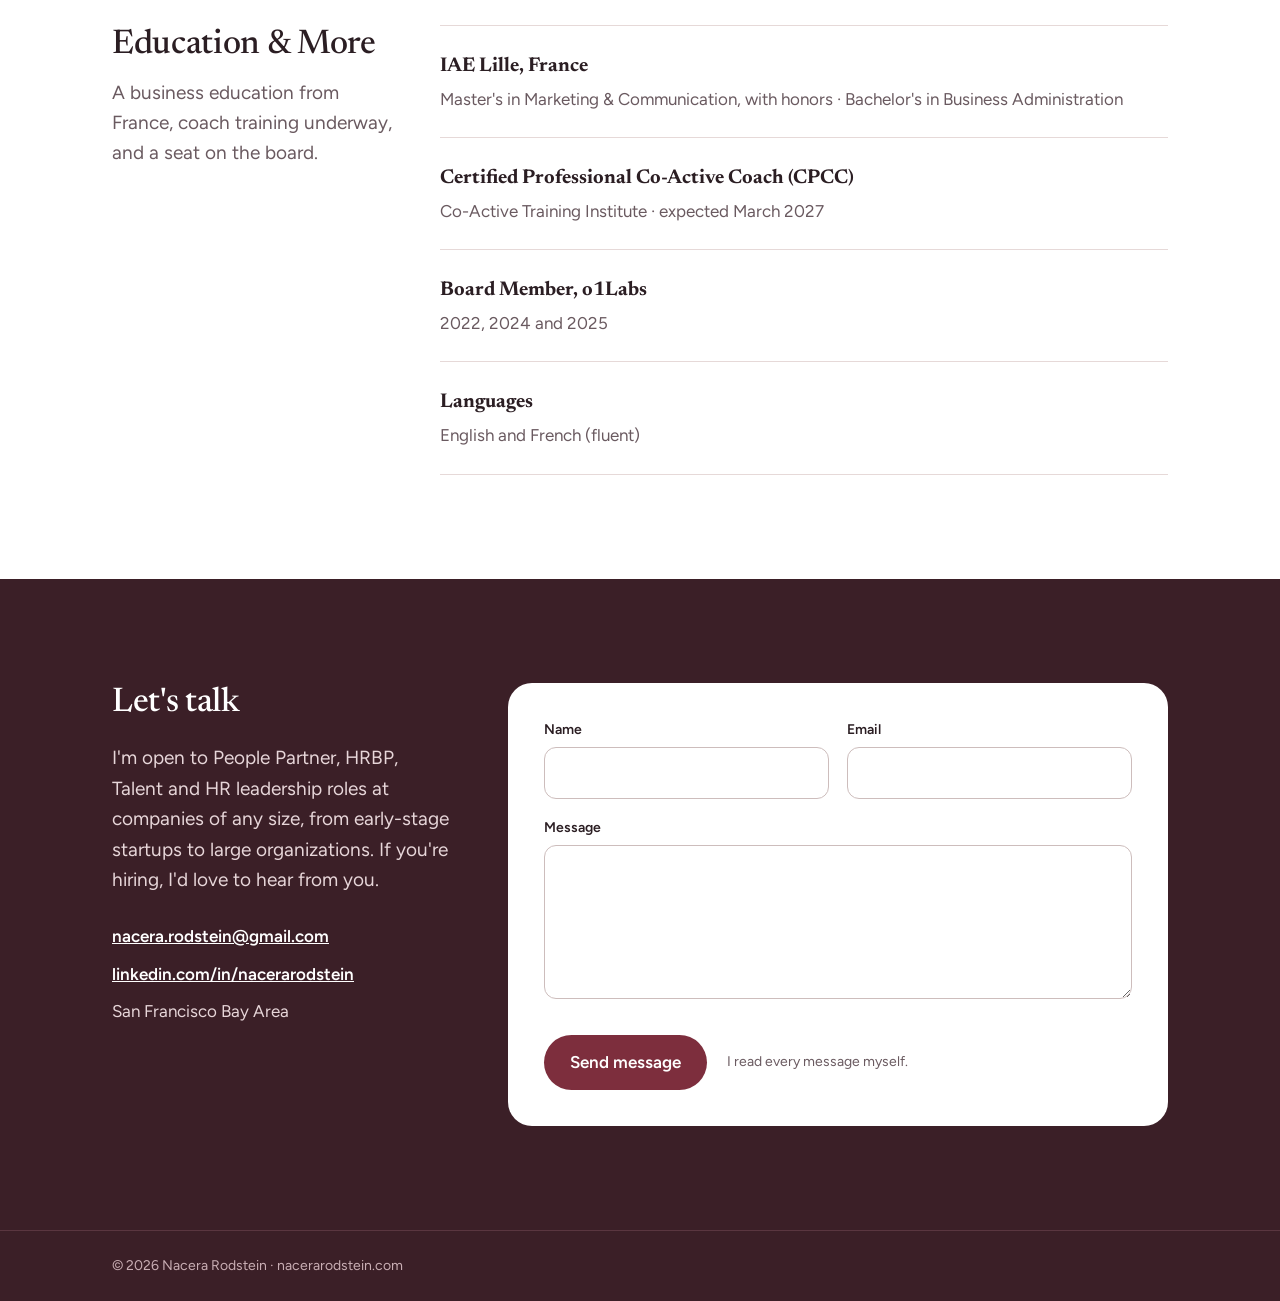
==== commit bc2750b7: "Smaller, lighter section headings Co-Authored-By: Claude Opus 5.5 <noreply@anthropic.com> Claude-Ses" ====
--- a/index.html
+++ b/index.html
@@ -35,13 +35,14 @@
 body{margin:0;font-family:var(--body);color:var(--ink);background:var(--bg);line-height:1.6;font-size:17px}
 a{color:var(--ink)}a:hover{color:var(--accent)}
 h1,h2,h3{font-family:var(--head);margin:0}
-.h2,.brand{font-weight:var(--head-w)!important}
+.brand{font-weight:var(--head-w)}
+.h2{font-weight:500}
 .hero h1{font-weight:500}
 p{margin:0}
 section[id]{scroll-margin-top:80px}
 .wrap{max-width:1120px;margin:0 auto;padding-left:32px;padding-right:32px}
 .eyebrow{font-family:var(--body);font-weight:700;font-size:15px;letter-spacing:.16em;color:var(--accent2);text-transform:uppercase}
-.h2{font-weight:800;font-size:44px;letter-spacing:-.02em;line-height:1.15}
+.h2{font-size:34px;letter-spacing:-.01em;line-height:1.2;text-wrap:balance}
 .lead{font-size:19px;color:var(--muted)}
 .muted{color:var(--muted)}
 .btn{display:inline-flex;align-items:center;min-height:48px;padding:14px 26px;border-radius:999px;font-weight:600;text-decoration:none;transition:transform .15s ease,box-shadow .15s ease}
@@ -145,7 +146,7 @@
   .hero{padding-top:48px;padding-bottom:0;gap:32px}
   .hero-photo{max-width:280px}
   .section,.contact .split{padding-top:72px;padding-bottom:72px}
-  .h2{font-size:36px}
+  .h2{font-size:28px}
   .cards,.split-right{grid-template-columns:1fr}
   .xp-list{padding:4px 20px}
   .xp-list{display:block}
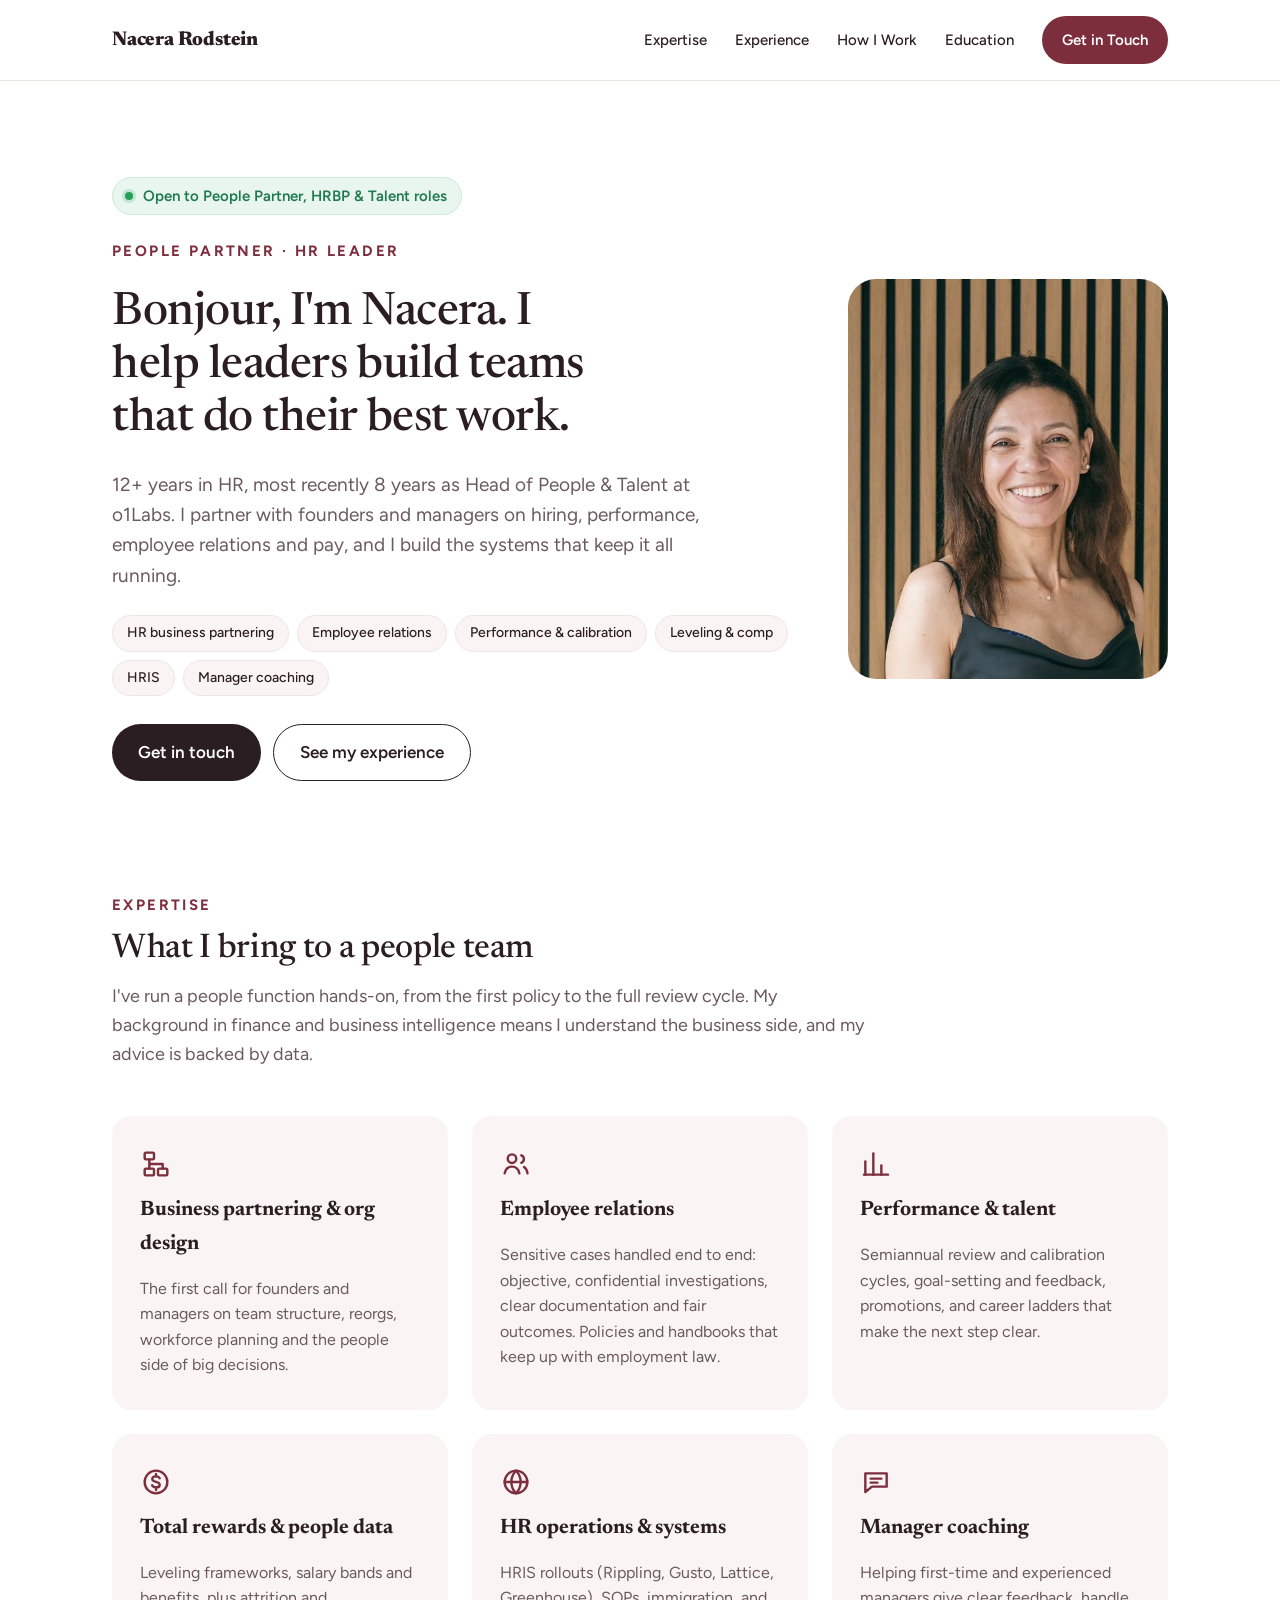
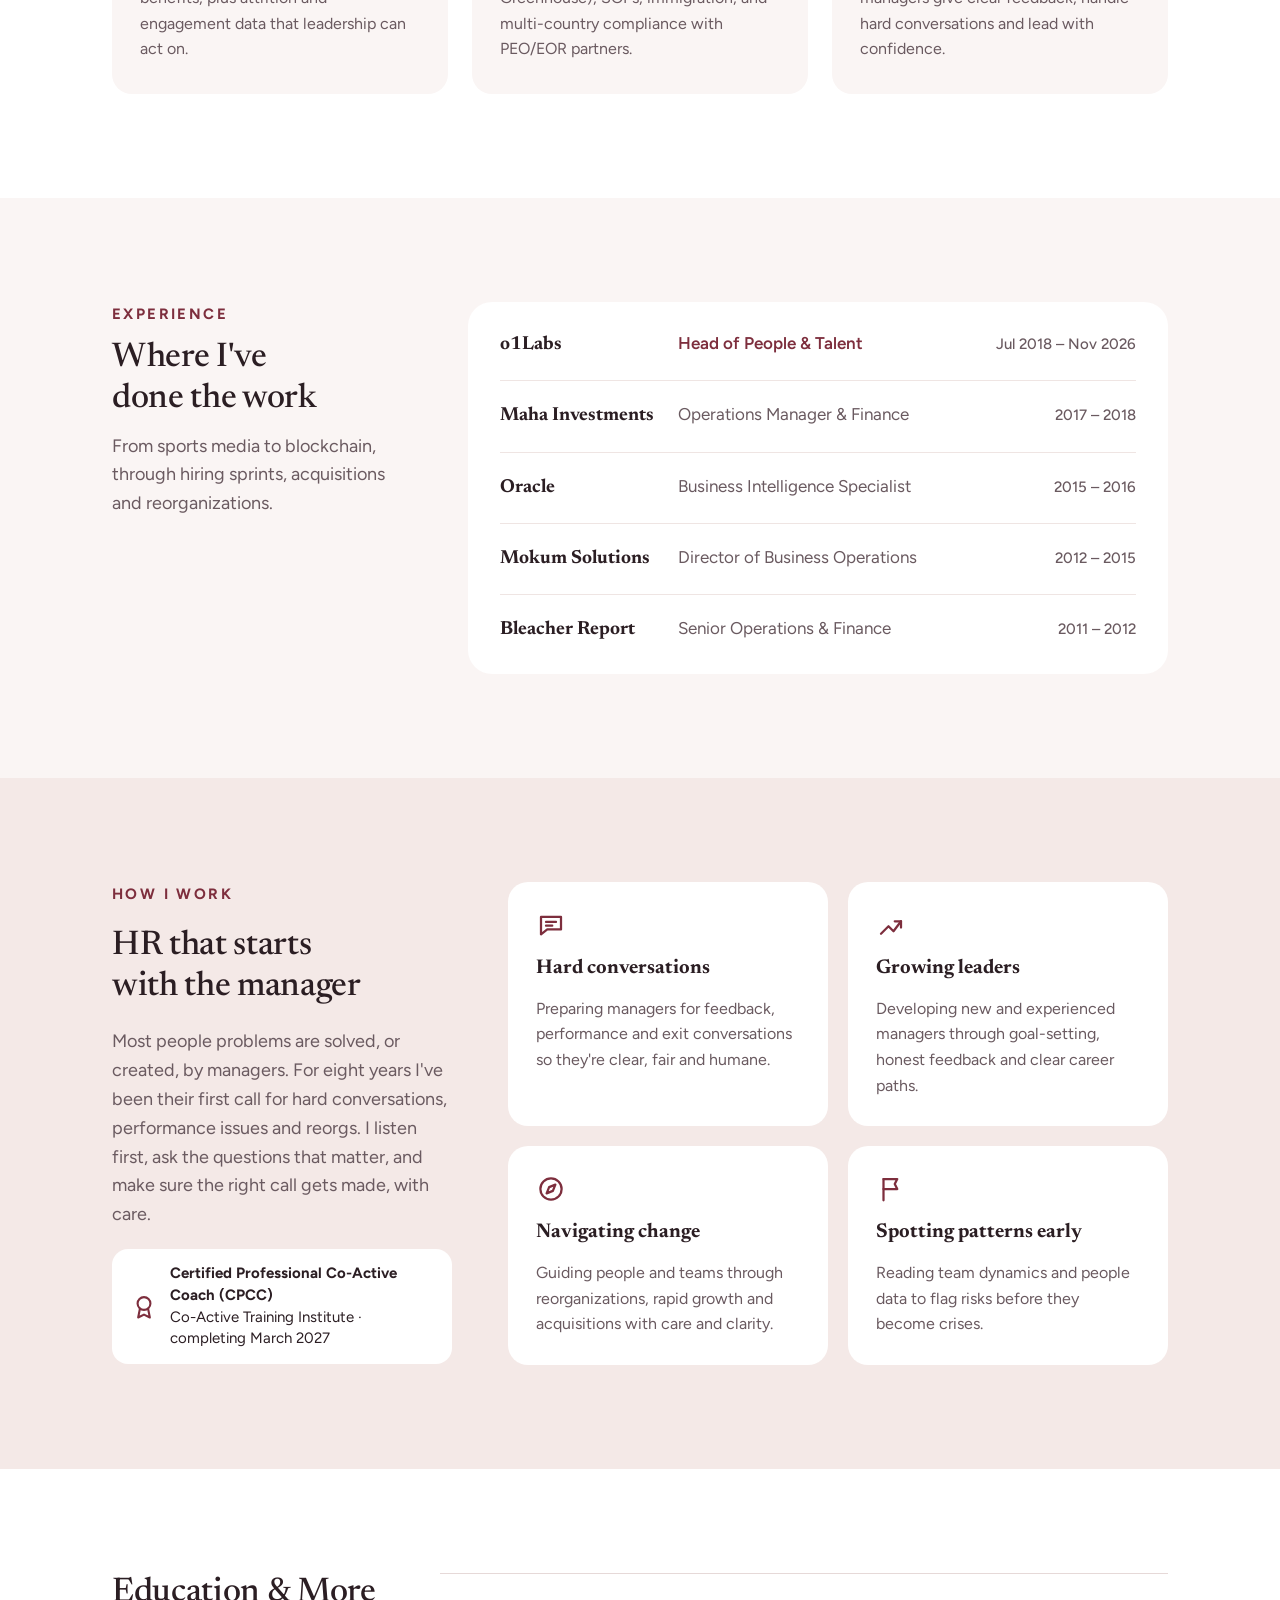
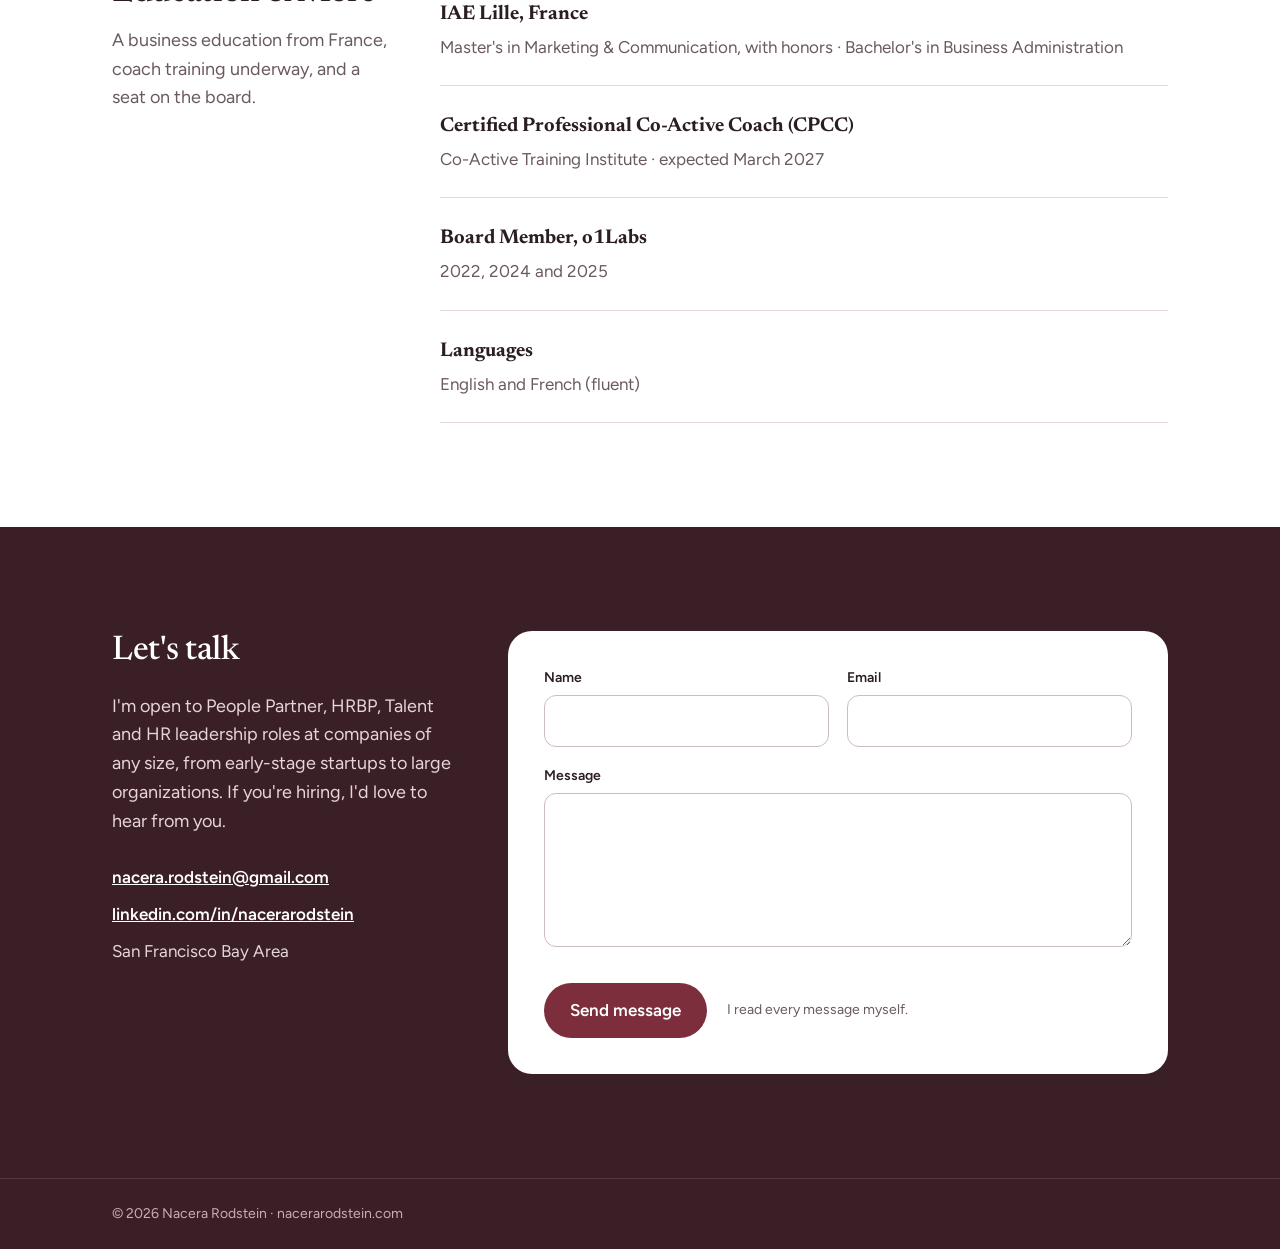
==== commit fa24a1b4: "Tighter intro copy; slightly smaller paragraph text Co-Authored-By: Claude Opus 5.5 <noreply@anthrop" ====
--- a/index.html
+++ b/index.html
@@ -43,7 +43,7 @@
 .wrap{max-width:1120px;margin:0 auto;padding-left:32px;padding-right:32px}
 .eyebrow{font-family:var(--body);font-weight:700;font-size:15px;letter-spacing:.16em;color:var(--accent2);text-transform:uppercase}
 .h2{font-size:34px;letter-spacing:-.01em;line-height:1.2;text-wrap:balance}
-.lead{font-size:19px;color:var(--muted)}
+.lead{font-size:18px;color:var(--muted)}
 .muted{color:var(--muted)}
 .btn{display:inline-flex;align-items:center;min-height:48px;padding:14px 26px;border-radius:999px;font-weight:600;text-decoration:none;transition:transform .15s ease,box-shadow .15s ease}
 .btn:hover{transform:translateY(-1px);box-shadow:0 6px 16px rgba(59,31,39,.2)}
@@ -64,7 +64,7 @@
 .hero{display:flex;flex-wrap:wrap;align-items:center;gap:56px;padding-top:96px;padding-bottom:8px}
 .hero-text{flex:999 1 520px;min-width:0;display:flex;flex-direction:column;gap:24px}
 .hero h1{font-size:clamp(32px,3.6vw,46px);line-height:1.15;letter-spacing:-.01em;text-wrap:balance;max-width:680px}
-.hero .lead{font-size:20px;max-width:620px}
+.hero .lead{font-size:19px;max-width:600px}
 .open{align-self:flex-start;display:inline-flex;align-items:center;gap:10px;font-size:15px;font-weight:600;color:#1F7A4D;background:#E9F6EF;border:1px solid #CBEBD9;border-radius:999px;padding:6px 14px 6px 12px}
 .dot{width:8px;height:8px;border-radius:50%;background:#22A05A;box-shadow:0 0 0 3px rgba(34,160,90,.2)}
 .tags{display:flex;flex-wrap:wrap;gap:8px}
@@ -178,7 +178,7 @@
 <p class="open"><span class="dot" aria-hidden="true"></span>Open to People Partner, HRBP &amp; Talent roles</p>
 <p class="eyebrow">People Partner · HR Leader</p>
 <h1>Bonjour, I'm Nacera. I help leaders build teams that do their best work.</h1>
-<p class="lead">I'm an HR leader with 12+ years in high-growth tech, most recently 8 years as Head of People &amp; Talent at o1Labs. I partner with founders and managers on what makes or breaks a team: employee relations, performance, org design, pay, and the systems behind them.</p>
+<p class="lead">12+ years in HR, most recently 8 years as Head of People &amp; Talent at o1Labs. I partner with founders and managers on hiring, performance, employee relations and pay, and I build the systems that keep it all running.</p>
 <div class="tags" aria-label="Core areas">
 <span>HR business partnering</span><span>Employee relations</span><span>Performance &amp; calibration</span><span>Leveling &amp; comp</span><span>HRIS</span><span>Manager coaching</span>
 </div>
@@ -195,7 +195,7 @@
 <div class="intro">
 <p class="eyebrow">Expertise</p>
 <h2 class="h2">What I bring to a people team</h2>
-<p class="lead">I've run the people function hands-on, from the first policy to the full review cycle, so I bring both the strategy and the execution. Leaders get a partner who understands the business, and my background in finance and business intelligence means my advice is backed by data.</p>
+<p class="lead">I've run a people function hands-on, from the first policy to the full review cycle. My background in finance and business intelligence means I understand the business side, and my advice is backed by data.</p>
 </div>
 <div class="cards">
 <div class="card">
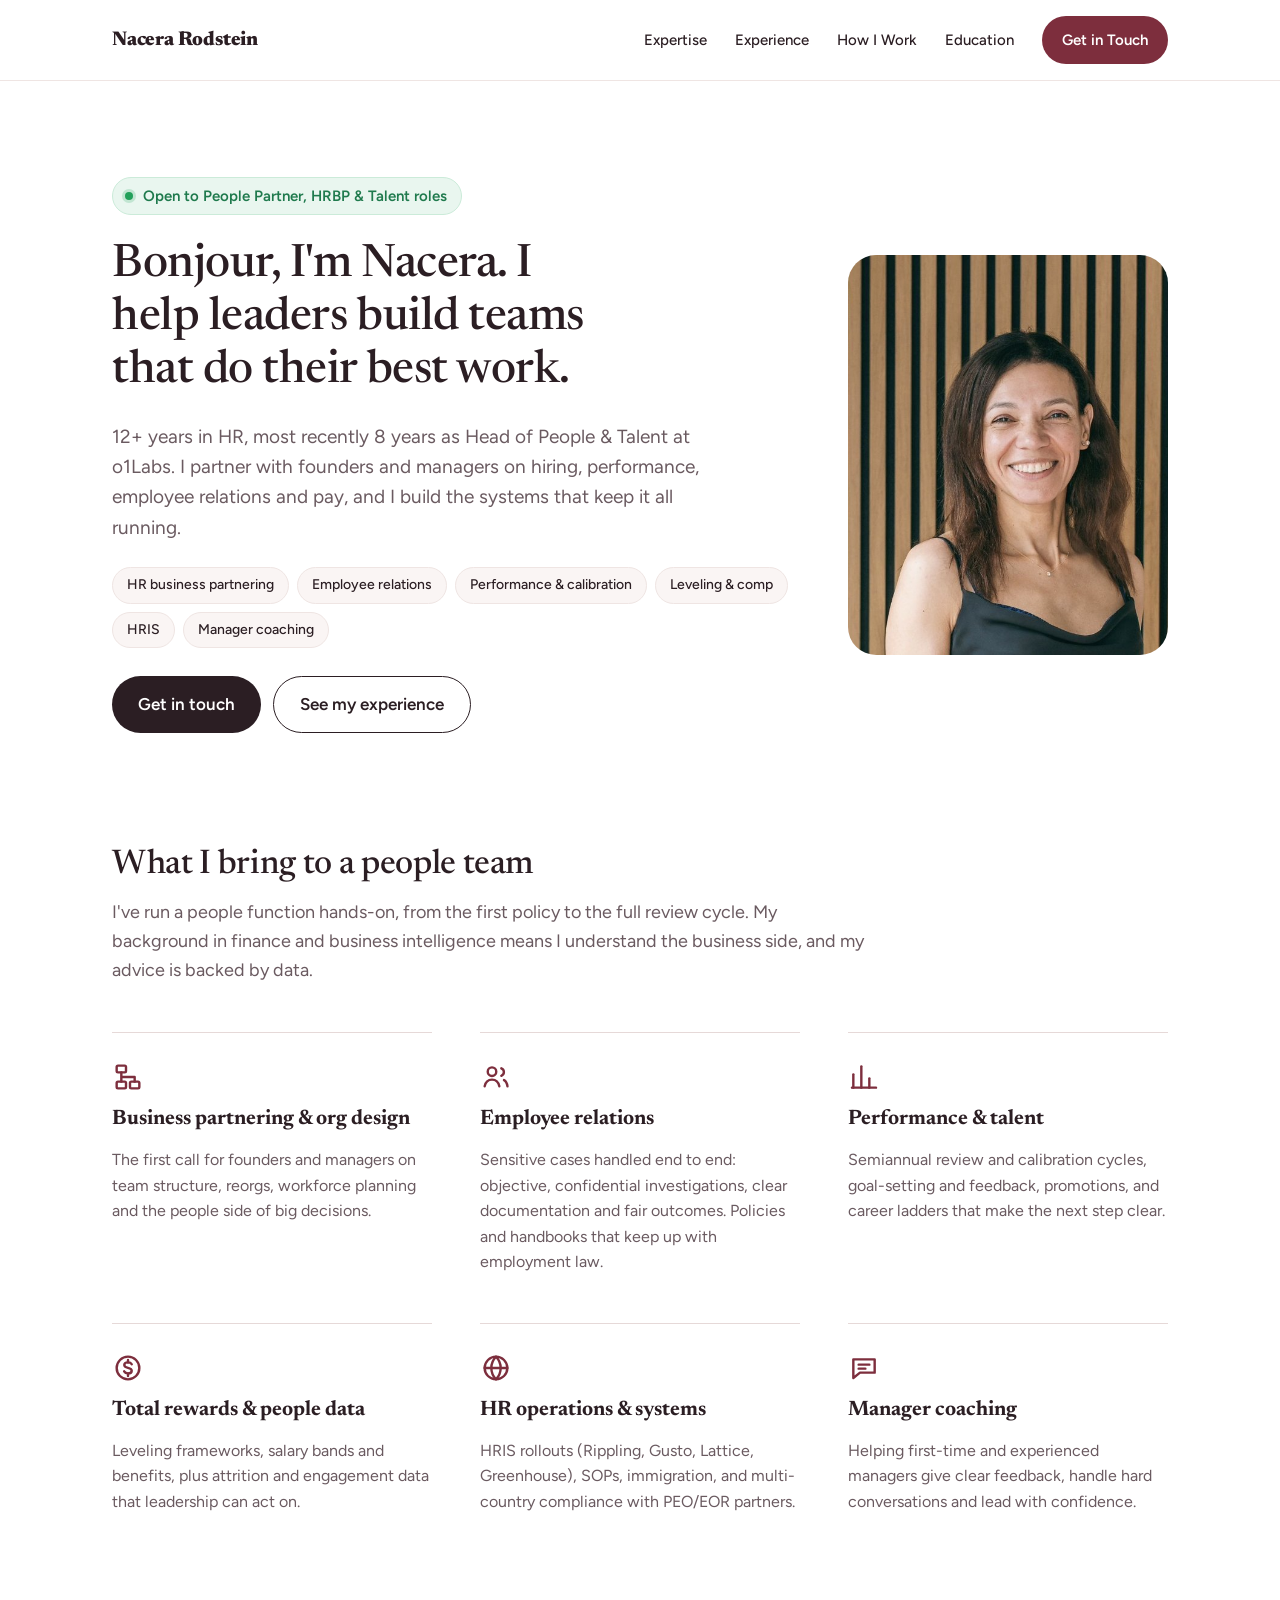
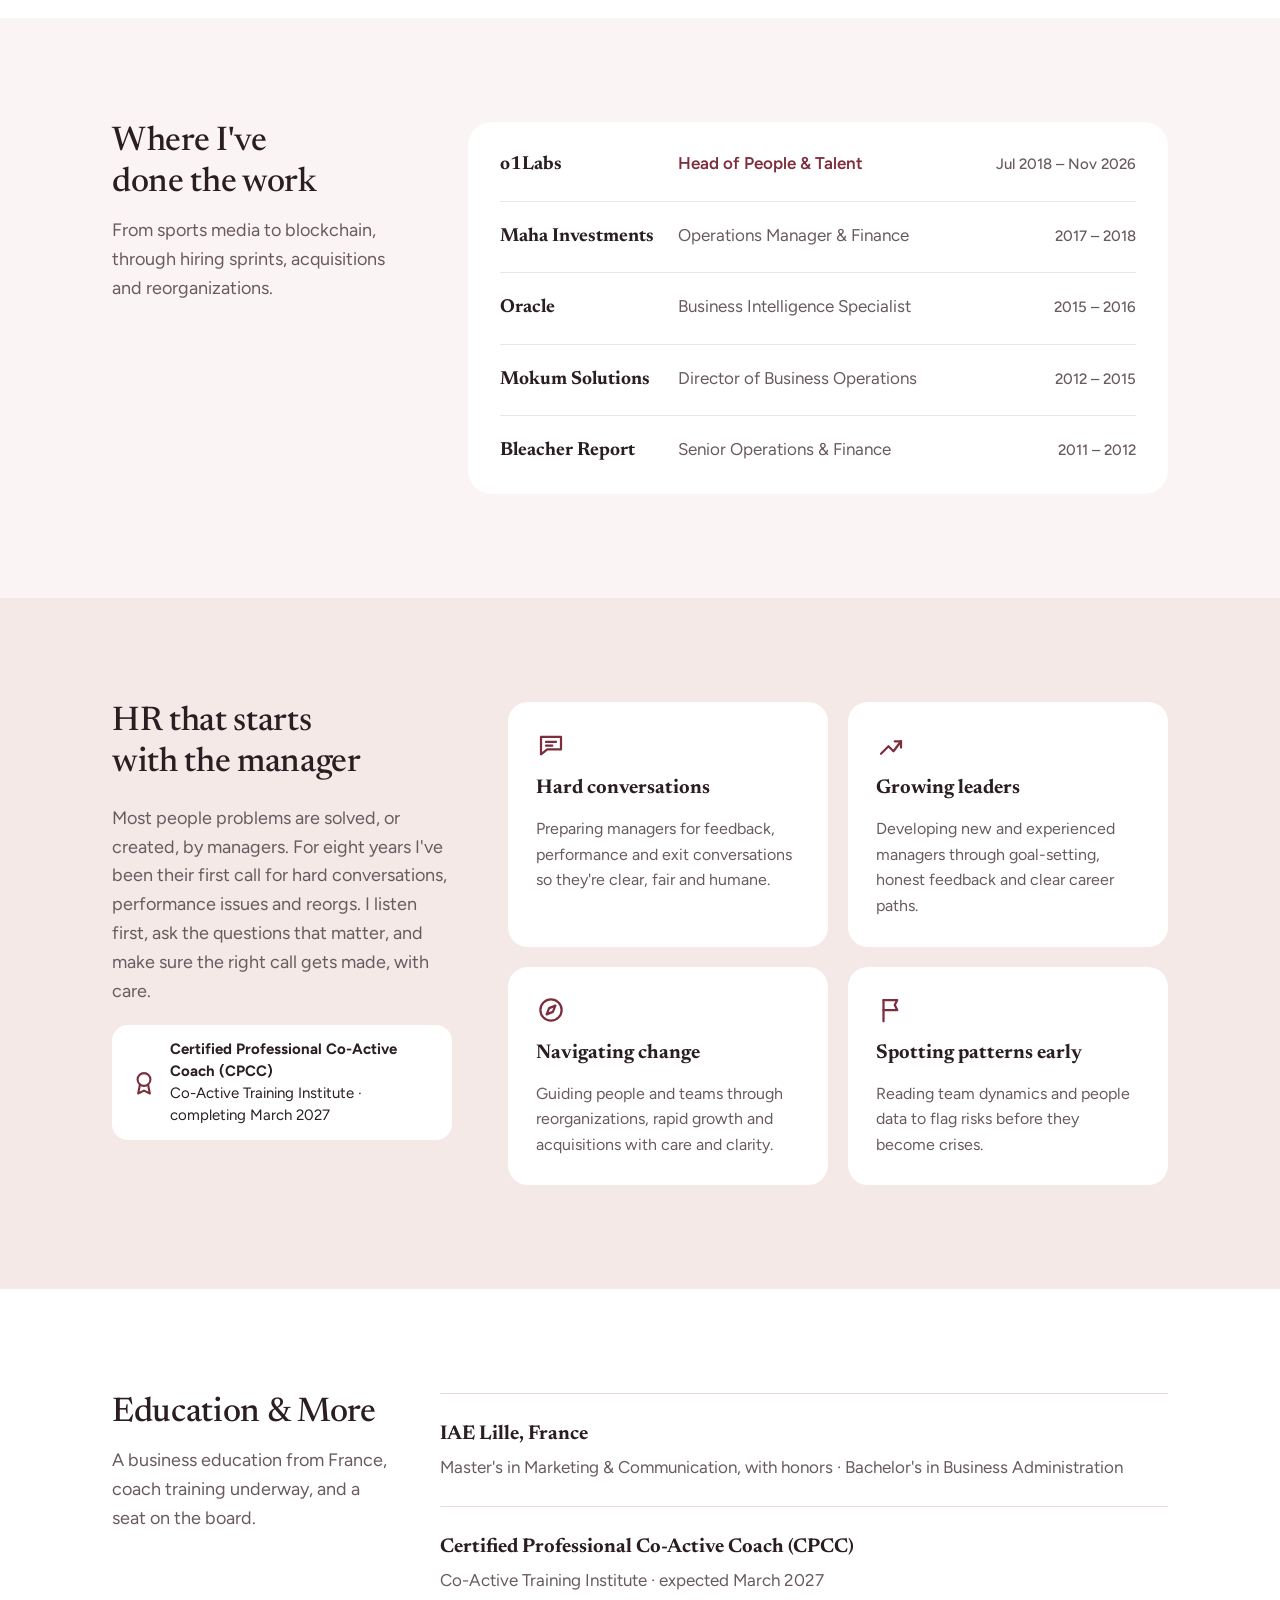
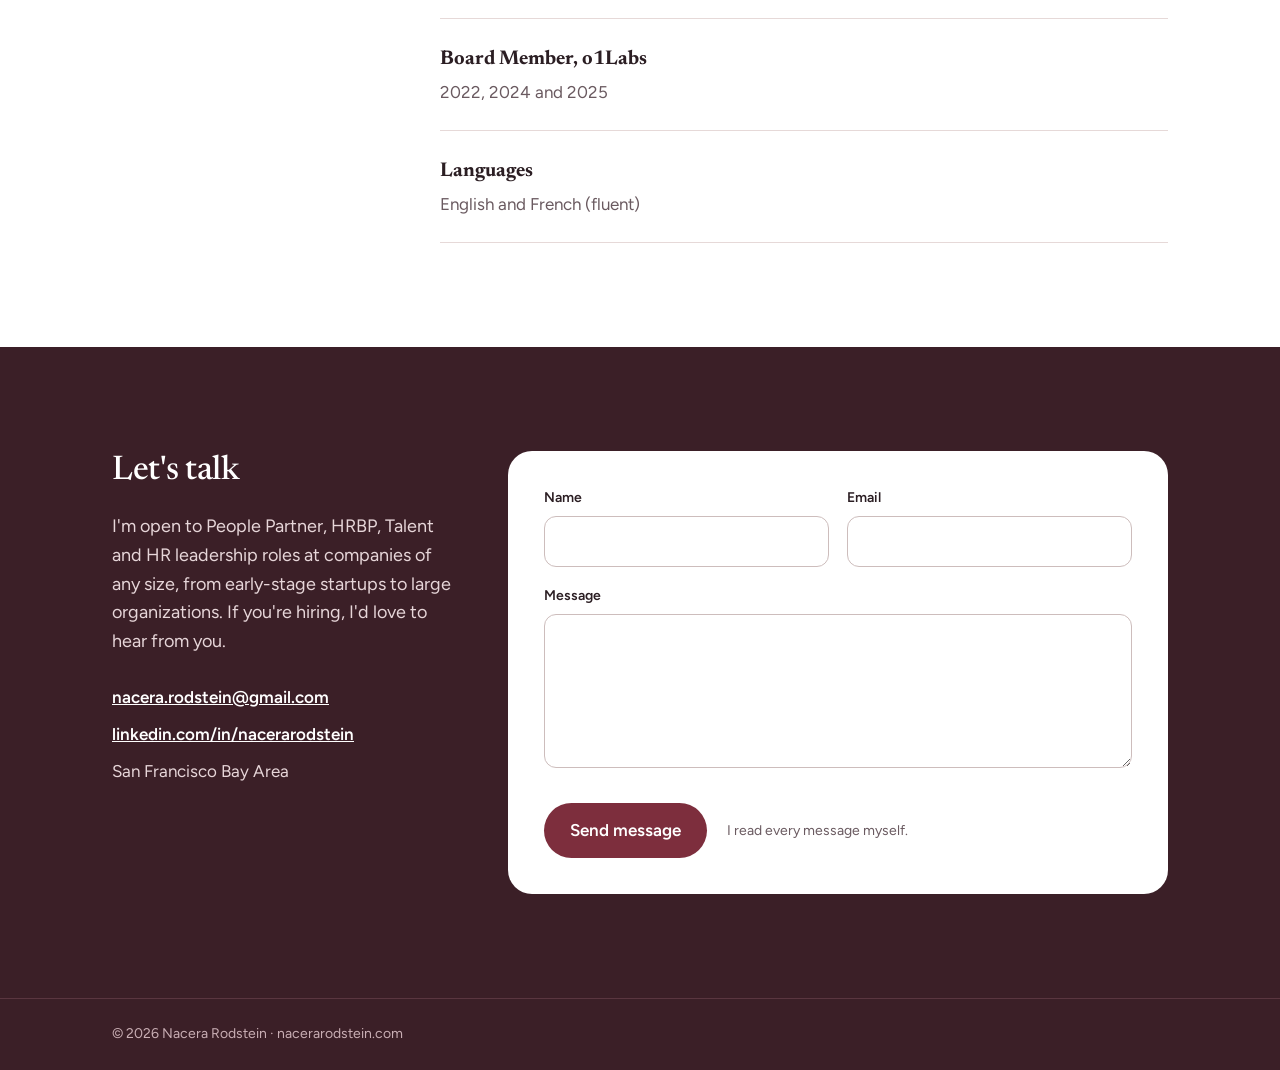
==== commit c7f4b8a9: "Polish: drop all-caps labels, editorial Expertise layout Co-Authored-By: Claude Opus 5.5 <noreply@an" ====
--- a/index.html
+++ b/index.html
@@ -77,8 +77,9 @@
 .section{padding-top:104px;padding-bottom:104px}
 .intro{display:flex;flex-direction:column;gap:12px;max-width:760px}
 .stack{display:flex;flex-direction:column;gap:48px}
-.cards{display:grid;grid-template-columns:repeat(3,minmax(0,1fr));gap:24px}
-.card{background:var(--soft);border-radius:20px;padding:32px 28px;display:flex;flex-direction:column;gap:14px}
+.cards{display:grid;grid-template-columns:repeat(3,minmax(0,1fr));gap:48px 48px}
+.card{display:flex;flex-direction:column;gap:10px}
+#expertise .card{border-top:1px solid var(--line);padding-top:28px}
 .card h3{font-weight:700;font-size:21px}
 .card p{color:var(--muted);font-size:16px}
 .ico{width:32px;height:32px;fill:none;stroke:var(--accent);stroke-width:1.8;stroke-linecap:round;stroke-linejoin:round}
@@ -101,7 +102,7 @@
 .split{display:flex;flex-wrap:wrap;gap:56px}
 .split-left{flex:1 1 340px;min-width:0;display:flex;flex-direction:column;gap:20px}
 .split-right{flex:999 1 480px;min-width:0;display:grid;grid-template-columns:repeat(2,minmax(0,1fr));gap:20px}
-.bg-sky .card{background:var(--surface);padding:28px;gap:12px}
+.bg-sky .card{background:var(--surface);border-radius:20px;padding:28px;gap:12px}
 .bg-sky .card h3{font-size:20px}
 .bg-sky .ico{stroke:var(--accent2);width:30px;height:30px}
 .badge{align-self:flex-start;display:flex;align-items:center;gap:12px;background:var(--surface);border-radius:16px;padding:14px 18px}
@@ -176,7 +177,6 @@
 <section id="hello" class="hero wrap">
 <div class="hero-text">
 <p class="open"><span class="dot" aria-hidden="true"></span>Open to People Partner, HRBP &amp; Talent roles</p>
-<p class="eyebrow">People Partner · HR Leader</p>
 <h1>Bonjour, I'm Nacera. I help leaders build teams that do their best work.</h1>
 <p class="lead">12+ years in HR, most recently 8 years as Head of People &amp; Talent at o1Labs. I partner with founders and managers on hiring, performance, employee relations and pay, and I build the systems that keep it all running.</p>
 <div class="tags" aria-label="Core areas">
@@ -193,7 +193,6 @@
 
 <section id="expertise" class="section wrap stack">
 <div class="intro">
-<p class="eyebrow">Expertise</p>
 <h2 class="h2">What I bring to a people team</h2>
 <p class="lead">I've run a people function hands-on, from the first policy to the full review cycle. My background in finance and business intelligence means I understand the business side, and my advice is backed by data.</p>
 </div>
@@ -234,7 +233,6 @@
 <section id="experience" class="bg-soft">
 <div class="section wrap xp">
 <div class="intro">
-<p class="eyebrow">Experience</p>
 <h2 class="h2">Where I've done the work</h2>
 <p class="lead">From sports media to blockchain, through hiring sprints, acquisitions and reorganizations.</p>
 </div>
@@ -251,7 +249,6 @@
 <section id="managers" class="bg-sky">
 <div class="section wrap split">
 <div class="split-left">
-<p class="eyebrow">How I work</p>
 <h2 class="h2">HR that starts with the manager</h2>
 <p class="lead">Most people problems are solved, or created, by managers. For eight years I've been their first call for hard conversations, performance issues and reorgs. I listen first, ask the questions that matter, and make sure the right call gets made, with care.</p>
 <div class="badge">
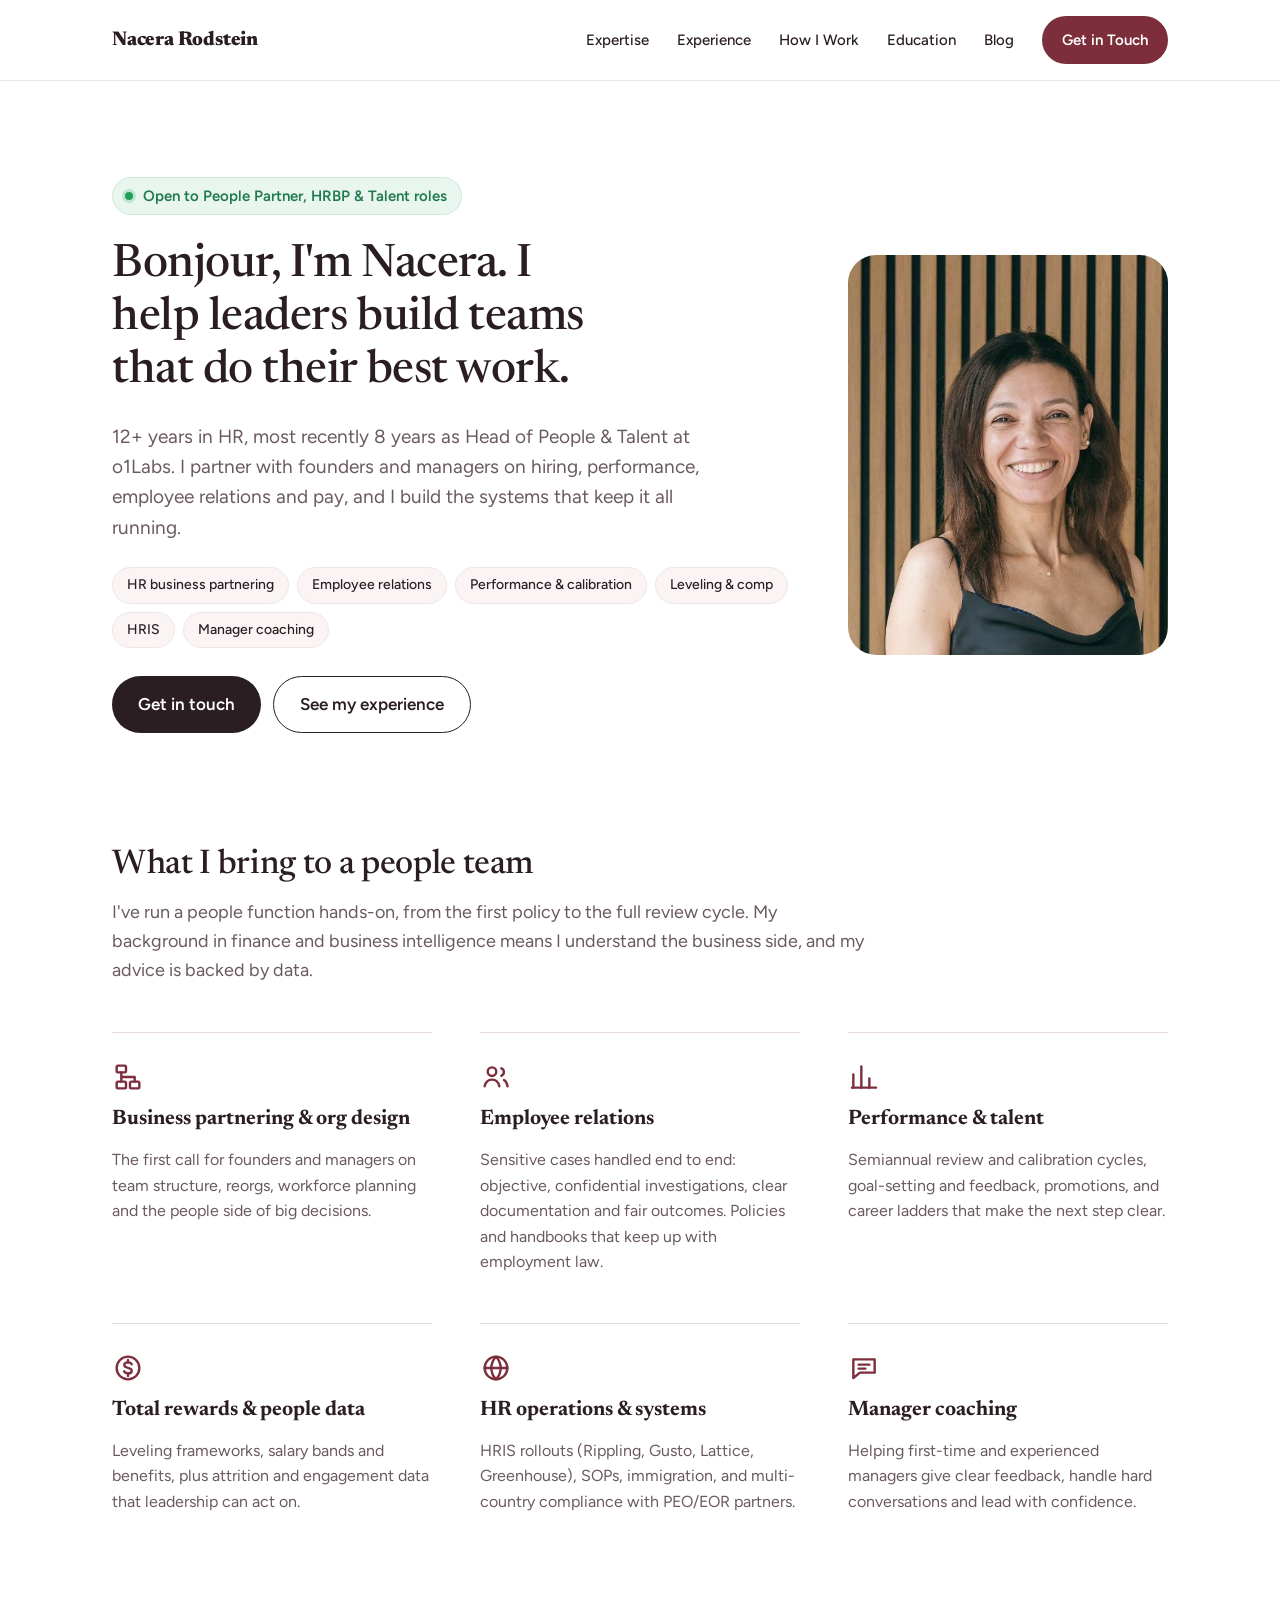
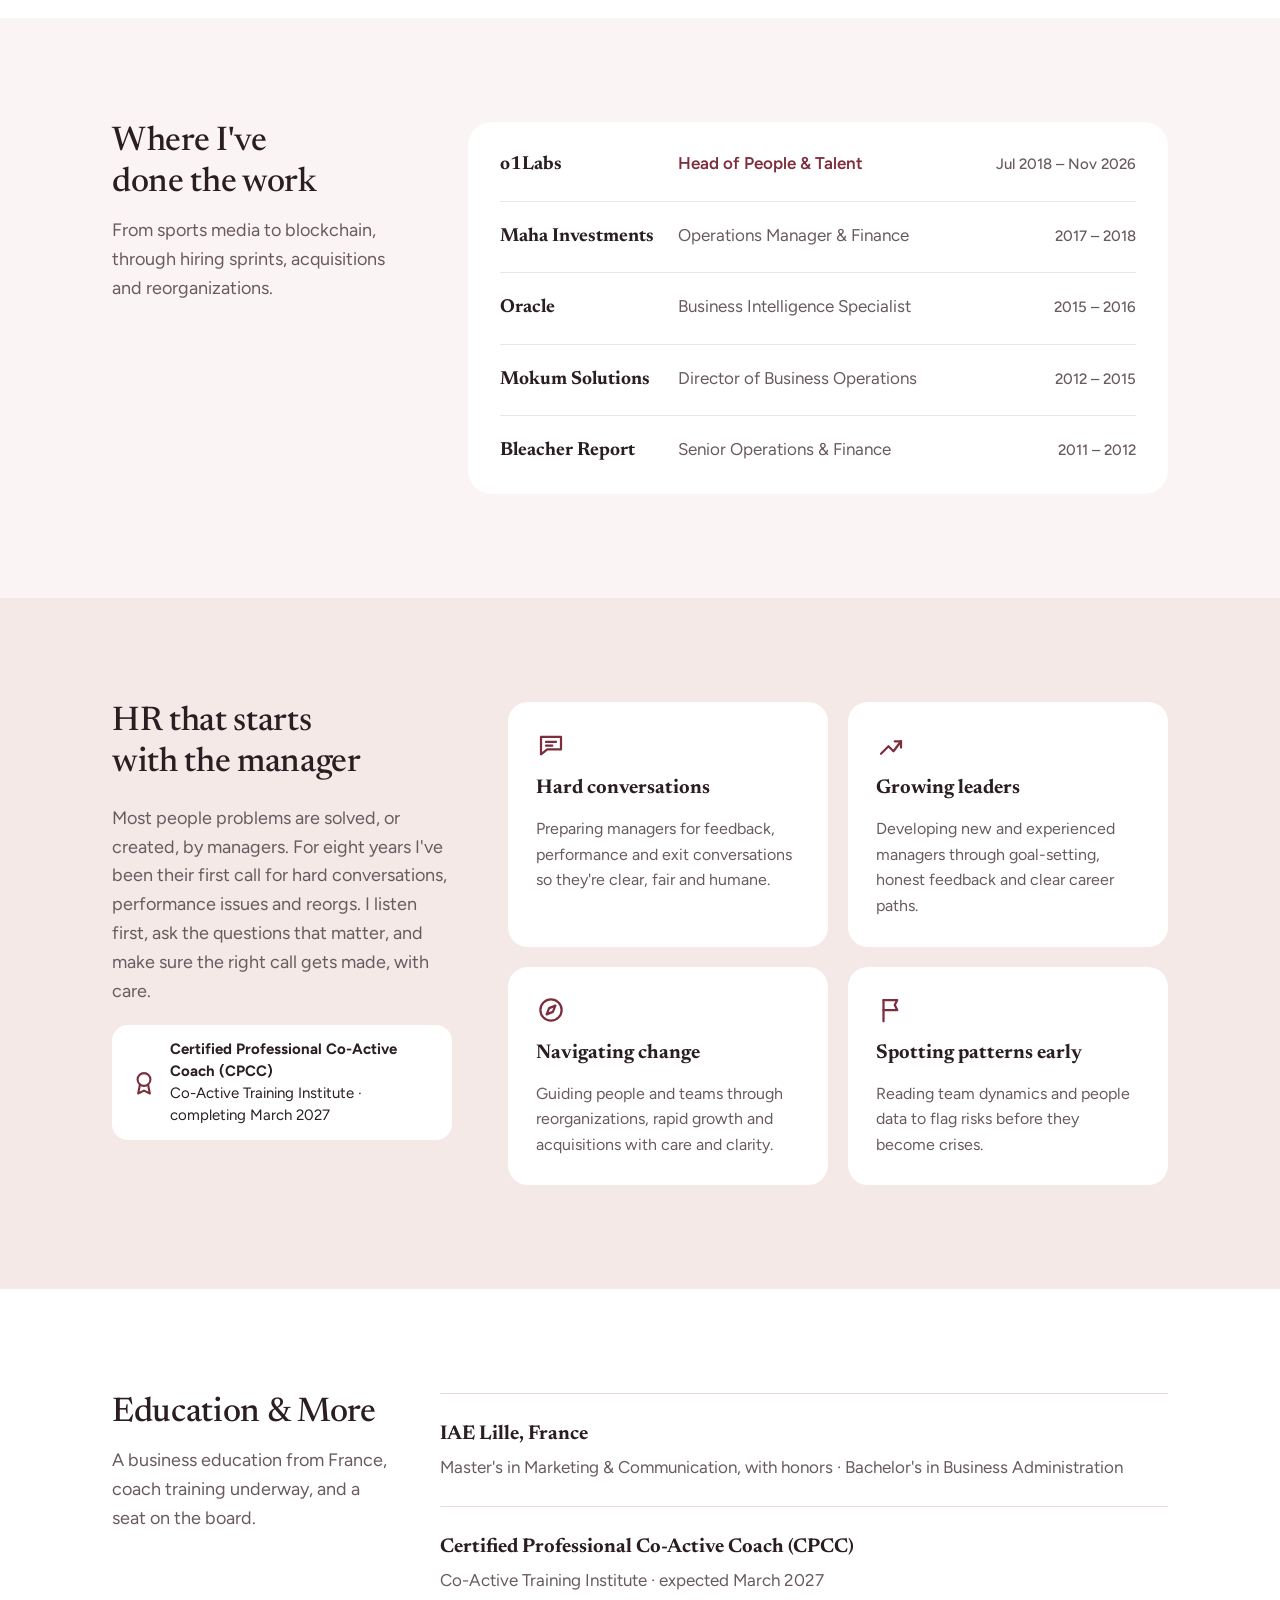
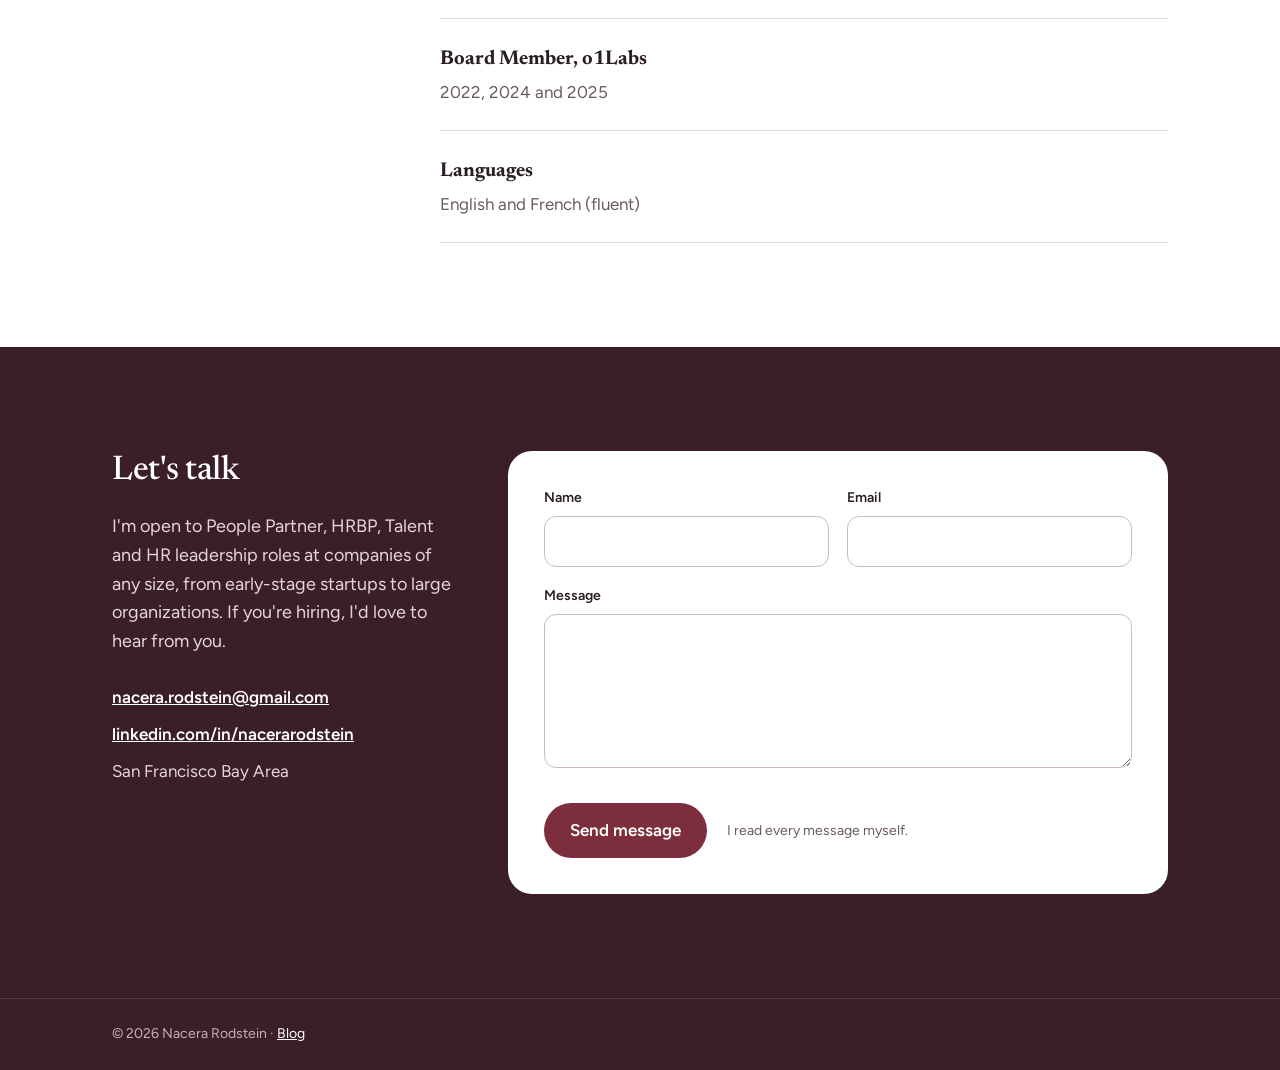
==== commit 93cddecb: "Link to blog from menu and footer Co-Authored-By: Claude Opus 5.5 <noreply@anthropic.com> Claude-Ses" ====
--- a/index.html
+++ b/index.html
@@ -22,141 +22,7 @@
 <script type="application/ld+json">
 {"@context":"https://schema.org","@type":"Person","name":"Nacera Rodstein","jobTitle":"People Partner & HR Leader","url":"https://nacerarodstein.com/","image":"https://nacerarodstein.com/nacera-rodstein.jpg","sameAs":["https://linkedin.com/in/nacerarodstein"],"address":{"@type":"PostalAddress","addressRegion":"CA","addressLocality":"San Francisco Bay Area"},"knowsLanguage":["English","French"]}
 </script>
-<style>
-:root{
-  --head:'Newsreader',Georgia,serif; --body:'Figtree',system-ui,sans-serif; --head-w:600;
-  --ink:#2B1E23; --muted:#6A5A60; --bg:#FFFFFF; --soft:#FAF5F4; --tint:#F4E9E7; --surface:#FFFFFF;
-  --line:#E6D9D8; --line2:#EFE5E3; --field:#CDBDBC;
-  --accent:#7D2E3D; --on-accent:#FFFFFF; --accent2:#7D2E3D;
-  --dark:#3B1F27; --on-dark:#FFFFFF; --on-dark-muted:#E7D6D9; --dark-line:#5A3640; --dark-faint:#C9AEB4;
-}
-*{box-sizing:border-box}
-html{scroll-behavior:smooth}
-body{margin:0;font-family:var(--body);color:var(--ink);background:var(--bg);line-height:1.6;font-size:17px}
-a{color:var(--ink)}a:hover{color:var(--accent)}
-h1,h2,h3{font-family:var(--head);margin:0}
-.brand{font-weight:var(--head-w)}
-.h2{font-weight:500}
-.hero h1{font-weight:500}
-p{margin:0}
-section[id]{scroll-margin-top:80px}
-.wrap{max-width:1120px;margin:0 auto;padding-left:32px;padding-right:32px}
-.eyebrow{font-family:var(--body);font-weight:700;font-size:15px;letter-spacing:.16em;color:var(--accent2);text-transform:uppercase}
-.h2{font-size:34px;letter-spacing:-.01em;line-height:1.2;text-wrap:balance}
-.lead{font-size:18px;color:var(--muted)}
-.muted{color:var(--muted)}
-.btn{display:inline-flex;align-items:center;min-height:48px;padding:14px 26px;border-radius:999px;font-weight:600;text-decoration:none;transition:transform .15s ease,box-shadow .15s ease}
-.btn:hover{transform:translateY(-1px);box-shadow:0 6px 16px rgba(59,31,39,.2)}
-.btn-dark{background:var(--ink);color:var(--bg)}.btn-dark:hover{color:var(--bg)}
-.btn-rust{background:var(--accent);color:var(--on-accent)}.btn-rust:hover{color:var(--on-accent)}
-.btn-line{border:1.5px solid var(--ink)}
-a:focus-visible,button:focus-visible,input:focus-visible,textarea:focus-visible{outline:3px solid var(--accent2);outline-offset:2px}
-
-/* header */
-header{position:sticky;top:0;z-index:10;background:var(--bg);border-bottom:1px solid var(--line2)}
-.nav{display:flex;align-items:center;justify-content:space-between;gap:16px;padding-top:16px;padding-bottom:16px}
-.brand{font-family:var(--head);font-weight:800;font-size:20px;text-decoration:none;letter-spacing:-.01em}
-.links{display:flex;flex-wrap:wrap;align-items:center;gap:8px 28px;font-size:15px;font-weight:500}
-.links a{text-decoration:none}
-.links .btn{min-height:44px;padding:12px 20px;font-size:15px}
-
-/* hero */
-.hero{display:flex;flex-wrap:wrap;align-items:center;gap:56px;padding-top:96px;padding-bottom:8px}
-.hero-text{flex:999 1 520px;min-width:0;display:flex;flex-direction:column;gap:24px}
-.hero h1{font-size:clamp(32px,3.6vw,46px);line-height:1.15;letter-spacing:-.01em;text-wrap:balance;max-width:680px}
-.hero .lead{font-size:19px;max-width:600px}
-.open{align-self:flex-start;display:inline-flex;align-items:center;gap:10px;font-size:15px;font-weight:600;color:#1F7A4D;background:#E9F6EF;border:1px solid #CBEBD9;border-radius:999px;padding:6px 14px 6px 12px}
-.dot{width:8px;height:8px;border-radius:50%;background:#22A05A;box-shadow:0 0 0 3px rgba(34,160,90,.2)}
-.tags{display:flex;flex-wrap:wrap;gap:8px}
-.tags span{font-size:14px;font-weight:500;background:var(--soft);border:1px solid var(--line2);border-radius:999px;padding:6px 14px}
-.ctas{display:flex;flex-wrap:wrap;gap:12px;padding-top:4px}
-.hero-photo{flex:1 1 320px;min-width:0;max-width:420px;width:100%;height:auto;aspect-ratio:4/5;object-fit:cover;object-position:50% 30%;border-radius:28px;display:block}
-
-
-/* sections */
-.section{padding-top:104px;padding-bottom:104px}
-.intro{display:flex;flex-direction:column;gap:12px;max-width:760px}
-.stack{display:flex;flex-direction:column;gap:48px}
-.cards{display:grid;grid-template-columns:repeat(3,minmax(0,1fr));gap:48px 48px}
-.card{display:flex;flex-direction:column;gap:10px}
-#expertise .card{border-top:1px solid var(--line);padding-top:28px}
-.card h3{font-weight:700;font-size:21px}
-.card p{color:var(--muted);font-size:16px}
-.ico{width:32px;height:32px;fill:none;stroke:var(--accent);stroke-width:1.8;stroke-linecap:round;stroke-linejoin:round}
-
-/* experience */
-.bg-soft{background:var(--soft)}
-.xp{display:flex;flex-wrap:wrap;gap:24px 56px;align-items:flex-start}
-.xp .intro{flex:1 1 300px}
-.xp-list{flex:999 1 560px;list-style:none;margin:0;padding:0;display:grid;grid-template-columns:max-content 1fr max-content;column-gap:32px;background:var(--surface);border-radius:24px;padding:8px 32px}
-.xp-list li{grid-column:1 / -1;display:grid;grid-template-columns:subgrid;gap:4px 24px;align-items:baseline;padding:20px 0;border-top:1px solid var(--line2)}
-.xp-list li:first-child{border-top:none}
-.co{font-family:var(--head);font-weight:700;font-size:19px}
-.ro{color:var(--muted)}
-.now .ro{color:var(--accent);font-weight:600}
-.yr{color:var(--muted);font-size:15px;font-weight:500;white-space:nowrap;text-align:right}
-.xp .intro{max-width:340px}
-
-/* managers / coaching */
-.bg-sky{background:var(--tint)}
-.split{display:flex;flex-wrap:wrap;gap:56px}
-.split-left{flex:1 1 340px;min-width:0;display:flex;flex-direction:column;gap:20px}
-.split-right{flex:999 1 480px;min-width:0;display:grid;grid-template-columns:repeat(2,minmax(0,1fr));gap:20px}
-.bg-sky .card{background:var(--surface);border-radius:20px;padding:28px;gap:12px}
-.bg-sky .card h3{font-size:20px}
-.bg-sky .ico{stroke:var(--accent2);width:30px;height:30px}
-.badge{align-self:flex-start;display:flex;align-items:center;gap:12px;background:var(--surface);border-radius:16px;padding:14px 18px}
-.badge p{font-size:15px;line-height:1.45}
-
-/* education */
-.edu{display:flex;flex-wrap:wrap;gap:48px}
-.edu-left{flex:1 1 280px;min-width:0;display:flex;flex-direction:column;gap:12px}
-.edu-list{flex:999 1 520px;min-width:0}
-.edu-item{padding:24px 0;border-top:1px solid var(--line);display:flex;flex-direction:column;gap:4px}
-.edu-item:last-child{border-bottom:1px solid var(--line)}
-.edu-item h3{font-weight:700;font-size:20px}
-
-/* contact */
-.contact{background:var(--dark);color:var(--on-dark)}
-.contact .split{padding-top:104px;padding-bottom:104px}
-.contact .lead{color:var(--on-dark-muted)}
-.contact-links{display:flex;flex-direction:column;gap:10px;padding-top:8px}
-.contact-links a{color:var(--on-dark);font-weight:600}
-form{flex:999 1 460px;min-width:0;background:var(--surface);color:var(--ink);border-radius:24px;padding:36px;display:flex;flex-direction:column;gap:18px}
-.row{display:flex;flex-wrap:wrap;gap:18px}
-.field{flex:1 1 200px;display:flex;flex-direction:column;gap:6px}
-label{font-size:14px;font-weight:600}
-input,textarea{font:inherit;font-size:16px;padding:12px 14px;border:1px solid var(--field);border-radius:12px;min-height:48px}
-textarea{resize:vertical}
-input:focus,textarea:focus{border-color:var(--accent2);outline:none}
-button{font:inherit;font-weight:600;background:var(--accent);color:var(--on-accent);border:none;border-radius:999px;padding:14px 28px;min-height:48px;cursor:pointer}
-button:disabled{opacity:.7;cursor:default}
-.send{display:flex;flex-wrap:wrap;align-items:center;gap:12px 20px}
-#cf-status{font-size:15px}
-#cf-status:empty{display:none}
-footer{border-top:1px solid var(--dark-line)}
-footer p{padding-top:24px;padding-bottom:24px;font-size:14px;color:var(--dark-faint)}
-
-@media (max-width:960px){
-  .cards{grid-template-columns:repeat(2,minmax(0,1fr))}
-}
-@media (max-width:720px){
-  .wrap{padding-left:20px;padding-right:20px}
-  .nav{padding-top:12px;padding-bottom:12px}
-  .links a:not(.btn){display:none}
-  .hero{padding-top:48px;padding-bottom:0;gap:32px}
-  .hero-photo{max-width:280px}
-  .section,.contact .split{padding-top:72px;padding-bottom:72px}
-  .h2{font-size:28px}
-  .cards,.split-right{grid-template-columns:1fr}
-  .xp-list{padding:4px 20px}
-  .xp-list{display:block}
-  .xp-list li{grid-template-columns:1fr auto;column-gap:16px}
-  .xp-list .ro{grid-column:1 / -1;grid-row:2}
-  form{padding:24px}
-}
-@media (prefers-reduced-motion:reduce){html{scroll-behavior:auto}.btn{transition:none}}
-</style>
+<link rel="stylesheet" href="/styles.css">
 </head>
 <body>
 
@@ -168,6 +34,7 @@
 <a href="#experience">Experience</a>
 <a href="#managers">How I Work</a>
 <a href="#education">Education</a>
+<a href="/blog/">Blog</a>
 <a href="#reach-out" class="btn btn-rust">Get in Touch</a>
 </div>
 </nav>
@@ -342,7 +209,7 @@
 </form>
 </div>
 <footer>
-<p class="wrap">© 2026 Nacera Rodstein · nacerarodstein.com</p>
+<p class="wrap">© 2026 Nacera Rodstein · <a href="/blog/" style="color:var(--on-dark)">Blog</a></p>
 </footer>
 </section>
 
--- a/styles.css
+++ b/styles.css
@@ -0,0 +1,158 @@
+:root{
+  --head:'Newsreader',Georgia,serif; --body:'Figtree',system-ui,sans-serif; --head-w:600;
+  --ink:#2B1E23; --muted:#6A5A60; --bg:#FFFFFF; --soft:#FAF5F4; --tint:#F4E9E7; --surface:#FFFFFF;
+  --line:#E6D9D8; --line2:#EFE5E3; --field:#CDBDBC;
+  --accent:#7D2E3D; --on-accent:#FFFFFF; --accent2:#7D2E3D;
+  --dark:#3B1F27; --on-dark:#FFFFFF; --on-dark-muted:#E7D6D9; --dark-line:#5A3640; --dark-faint:#C9AEB4;
+}
+*{box-sizing:border-box}
+html{scroll-behavior:smooth}
+body{margin:0;font-family:var(--body);color:var(--ink);background:var(--bg);line-height:1.6;font-size:17px}
+a{color:var(--ink)}a:hover{color:var(--accent)}
+h1,h2,h3{font-family:var(--head);margin:0}
+.brand{font-weight:var(--head-w)}
+.h2{font-weight:500}
+.hero h1{font-weight:500}
+p{margin:0}
+section[id]{scroll-margin-top:80px}
+.wrap{max-width:1120px;margin:0 auto;padding-left:32px;padding-right:32px}
+.eyebrow{font-family:var(--body);font-weight:700;font-size:15px;letter-spacing:.16em;color:var(--accent2);text-transform:uppercase}
+.h2{font-size:34px;letter-spacing:-.01em;line-height:1.2;text-wrap:balance}
+.lead{font-size:18px;color:var(--muted)}
+.muted{color:var(--muted)}
+.btn{display:inline-flex;align-items:center;min-height:48px;padding:14px 26px;border-radius:999px;font-weight:600;text-decoration:none;transition:transform .15s ease,box-shadow .15s ease}
+.btn:hover{transform:translateY(-1px);box-shadow:0 6px 16px rgba(59,31,39,.2)}
+.btn-dark{background:var(--ink);color:var(--bg)}.btn-dark:hover{color:var(--bg)}
+.btn-rust{background:var(--accent);color:var(--on-accent)}.btn-rust:hover{color:var(--on-accent)}
+.btn-line{border:1.5px solid var(--ink)}
+a:focus-visible,button:focus-visible,input:focus-visible,textarea:focus-visible{outline:3px solid var(--accent2);outline-offset:2px}
+
+/* header */
+header{position:sticky;top:0;z-index:10;background:var(--bg);border-bottom:1px solid var(--line2)}
+.nav{display:flex;align-items:center;justify-content:space-between;gap:16px;padding-top:16px;padding-bottom:16px}
+.brand{font-family:var(--head);font-weight:800;font-size:20px;text-decoration:none;letter-spacing:-.01em}
+.links{display:flex;flex-wrap:wrap;align-items:center;gap:8px 28px;font-size:15px;font-weight:500}
+.links a{text-decoration:none}
+.links .btn{min-height:44px;padding:12px 20px;font-size:15px}
+
+/* hero */
+.hero{display:flex;flex-wrap:wrap;align-items:center;gap:56px;padding-top:96px;padding-bottom:8px}
+.hero-text{flex:999 1 520px;min-width:0;display:flex;flex-direction:column;gap:24px}
+.hero h1{font-size:clamp(32px,3.6vw,46px);line-height:1.15;letter-spacing:-.01em;text-wrap:balance;max-width:680px}
+.hero .lead{font-size:19px;max-width:600px}
+.open{align-self:flex-start;display:inline-flex;align-items:center;gap:10px;font-size:15px;font-weight:600;color:#1F7A4D;background:#E9F6EF;border:1px solid #CBEBD9;border-radius:999px;padding:6px 14px 6px 12px}
+.dot{width:8px;height:8px;border-radius:50%;background:#22A05A;box-shadow:0 0 0 3px rgba(34,160,90,.2)}
+.tags{display:flex;flex-wrap:wrap;gap:8px}
+.tags span{font-size:14px;font-weight:500;background:var(--soft);border:1px solid var(--line2);border-radius:999px;padding:6px 14px}
+.ctas{display:flex;flex-wrap:wrap;gap:12px;padding-top:4px}
+.hero-photo{flex:1 1 320px;min-width:0;max-width:420px;width:100%;height:auto;aspect-ratio:4/5;object-fit:cover;object-position:50% 30%;border-radius:28px;display:block}
+
+
+/* sections */
+.section{padding-top:104px;padding-bottom:104px}
+.intro{display:flex;flex-direction:column;gap:12px;max-width:760px}
+.stack{display:flex;flex-direction:column;gap:48px}
+.cards{display:grid;grid-template-columns:repeat(3,minmax(0,1fr));gap:48px 48px}
+.card{display:flex;flex-direction:column;gap:10px}
+#expertise .card{border-top:1px solid var(--line);padding-top:28px}
+.card h3{font-weight:700;font-size:21px}
+.card p{color:var(--muted);font-size:16px}
+.ico{width:32px;height:32px;fill:none;stroke:var(--accent);stroke-width:1.8;stroke-linecap:round;stroke-linejoin:round}
+
+/* experience */
+.bg-soft{background:var(--soft)}
+.xp{display:flex;flex-wrap:wrap;gap:24px 56px;align-items:flex-start}
+.xp .intro{flex:1 1 300px}
+.xp-list{flex:999 1 560px;list-style:none;margin:0;padding:0;display:grid;grid-template-columns:max-content 1fr max-content;column-gap:32px;background:var(--surface);border-radius:24px;padding:8px 32px}
+.xp-list li{grid-column:1 / -1;display:grid;grid-template-columns:subgrid;gap:4px 24px;align-items:baseline;padding:20px 0;border-top:1px solid var(--line2)}
+.xp-list li:first-child{border-top:none}
+.co{font-family:var(--head);font-weight:700;font-size:19px}
+.ro{color:var(--muted)}
+.now .ro{color:var(--accent);font-weight:600}
+.yr{color:var(--muted);font-size:15px;font-weight:500;white-space:nowrap;text-align:right}
+.xp .intro{max-width:340px}
+
+/* managers / coaching */
+.bg-sky{background:var(--tint)}
+.split{display:flex;flex-wrap:wrap;gap:56px}
+.split-left{flex:1 1 340px;min-width:0;display:flex;flex-direction:column;gap:20px}
+.split-right{flex:999 1 480px;min-width:0;display:grid;grid-template-columns:repeat(2,minmax(0,1fr));gap:20px}
+.bg-sky .card{background:var(--surface);border-radius:20px;padding:28px;gap:12px}
+.bg-sky .card h3{font-size:20px}
+.bg-sky .ico{stroke:var(--accent2);width:30px;height:30px}
+.badge{align-self:flex-start;display:flex;align-items:center;gap:12px;background:var(--surface);border-radius:16px;padding:14px 18px}
+.badge p{font-size:15px;line-height:1.45}
+
+/* education */
+.edu{display:flex;flex-wrap:wrap;gap:48px}
+.edu-left{flex:1 1 280px;min-width:0;display:flex;flex-direction:column;gap:12px}
+.edu-list{flex:999 1 520px;min-width:0}
+.edu-item{padding:24px 0;border-top:1px solid var(--line);display:flex;flex-direction:column;gap:4px}
+.edu-item:last-child{border-bottom:1px solid var(--line)}
+.edu-item h3{font-weight:700;font-size:20px}
+
+/* contact */
+.contact{background:var(--dark);color:var(--on-dark)}
+.contact .split{padding-top:104px;padding-bottom:104px}
+.contact .lead{color:var(--on-dark-muted)}
+.contact-links{display:flex;flex-direction:column;gap:10px;padding-top:8px}
+.contact-links a{color:var(--on-dark);font-weight:600}
+form{flex:999 1 460px;min-width:0;background:var(--surface);color:var(--ink);border-radius:24px;padding:36px;display:flex;flex-direction:column;gap:18px}
+.row{display:flex;flex-wrap:wrap;gap:18px}
+.field{flex:1 1 200px;display:flex;flex-direction:column;gap:6px}
+label{font-size:14px;font-weight:600}
+input,textarea{font:inherit;font-size:16px;padding:12px 14px;border:1px solid var(--field);border-radius:12px;min-height:48px}
+textarea{resize:vertical}
+input:focus,textarea:focus{border-color:var(--accent2);outline:none}
+button{font:inherit;font-weight:600;background:var(--accent);color:var(--on-accent);border:none;border-radius:999px;padding:14px 28px;min-height:48px;cursor:pointer}
+button:disabled{opacity:.7;cursor:default}
+.send{display:flex;flex-wrap:wrap;align-items:center;gap:12px 20px}
+#cf-status{font-size:15px}
+#cf-status:empty{display:none}
+footer{border-top:1px solid var(--dark-line)}
+footer p{padding-top:24px;padding-bottom:24px;font-size:14px;color:var(--dark-faint)}
+
+@media (max-width:960px){
+  .cards{grid-template-columns:repeat(2,minmax(0,1fr))}
+}
+@media (max-width:720px){
+  .wrap{padding-left:20px;padding-right:20px}
+  .nav{padding-top:12px;padding-bottom:12px}
+  .links a:not(.btn){display:none}
+  .hero{padding-top:48px;padding-bottom:0;gap:32px}
+  .hero-photo{max-width:280px}
+  .section,.contact .split{padding-top:72px;padding-bottom:72px}
+  .h2{font-size:28px}
+  .cards,.split-right{grid-template-columns:1fr}
+  .xp-list{padding:4px 20px}
+  .xp-list{display:block}
+  .xp-list li{grid-template-columns:1fr auto;column-gap:16px}
+  .xp-list .ro{grid-column:1 / -1;grid-row:2}
+  form{padding:24px}
+}
+@media (prefers-reduced-motion:reduce){html{scroll-behavior:auto}.btn{transition:none}}
+
+/* blog */
+.page-head{padding-top:88px;padding-bottom:40px;display:flex;flex-direction:column;gap:14px;max-width:760px}
+.page-head h1{font-weight:500;font-size:clamp(34px,4vw,46px);line-height:1.15;letter-spacing:-.01em}
+.posts{list-style:none;margin:0;padding:0 0 104px;max-width:760px}
+.posts li{border-top:1px solid var(--line);padding:28px 0}
+.posts li:last-child{border-bottom:1px solid var(--line)}
+.posts a{text-decoration:none;display:flex;flex-direction:column;gap:6px}
+.posts h2{font-weight:500;font-size:26px;line-height:1.25}
+.posts a:hover h2{color:var(--accent)}
+.meta{font-size:15px;color:var(--muted)}
+.empty{border:1px dashed var(--line);border-radius:20px;padding:40px;color:var(--muted);max-width:760px;margin-bottom:104px}
+.article{max-width:700px;padding-top:72px;padding-bottom:104px}
+.article h1{font-weight:500;font-size:clamp(32px,4vw,44px);line-height:1.15;letter-spacing:-.01em;margin:12px 0 16px}
+.prose{font-size:19px;line-height:1.75}
+.prose p{margin:0 0 1.2em}
+.prose h2{font-weight:500;font-size:28px;line-height:1.25;margin:1.6em 0 .6em}
+.prose ul,.prose ol{margin:0 0 1.2em;padding-left:1.3em}
+.prose li{margin:.35em 0}
+.prose blockquote{margin:1.4em 0;padding-left:20px;border-left:3px solid var(--accent);font-family:var(--head);font-size:24px;line-height:1.4}
+.back{font-size:15px;font-weight:600;text-decoration:none;color:var(--accent)}
+.post-cta{margin-top:48px;padding:28px 32px;background:var(--soft);border-radius:20px;display:flex;flex-wrap:wrap;align-items:center;justify-content:space-between;gap:16px}
+.mini-footer{background:var(--dark);color:var(--dark-faint);font-size:14px}
+.mini-footer p{padding-top:24px;padding-bottom:24px}
+.mini-footer a{color:var(--on-dark)}
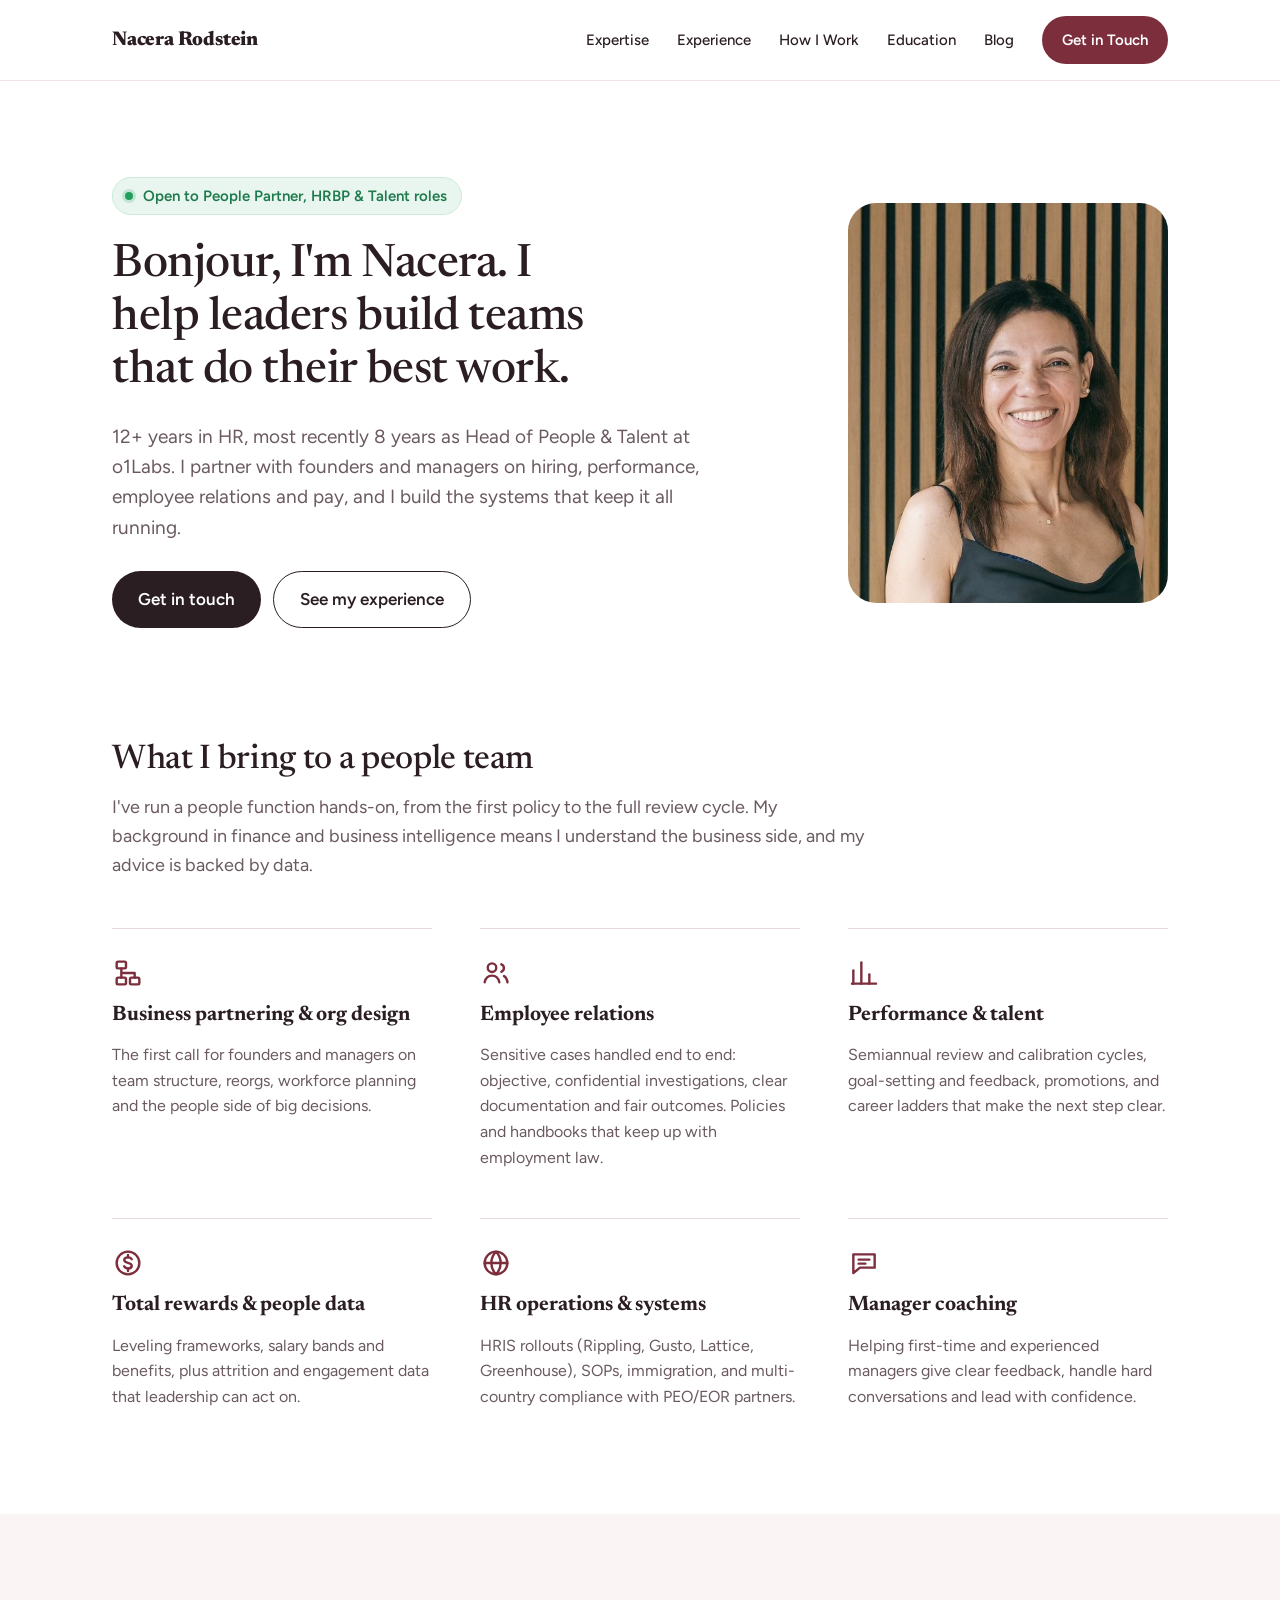
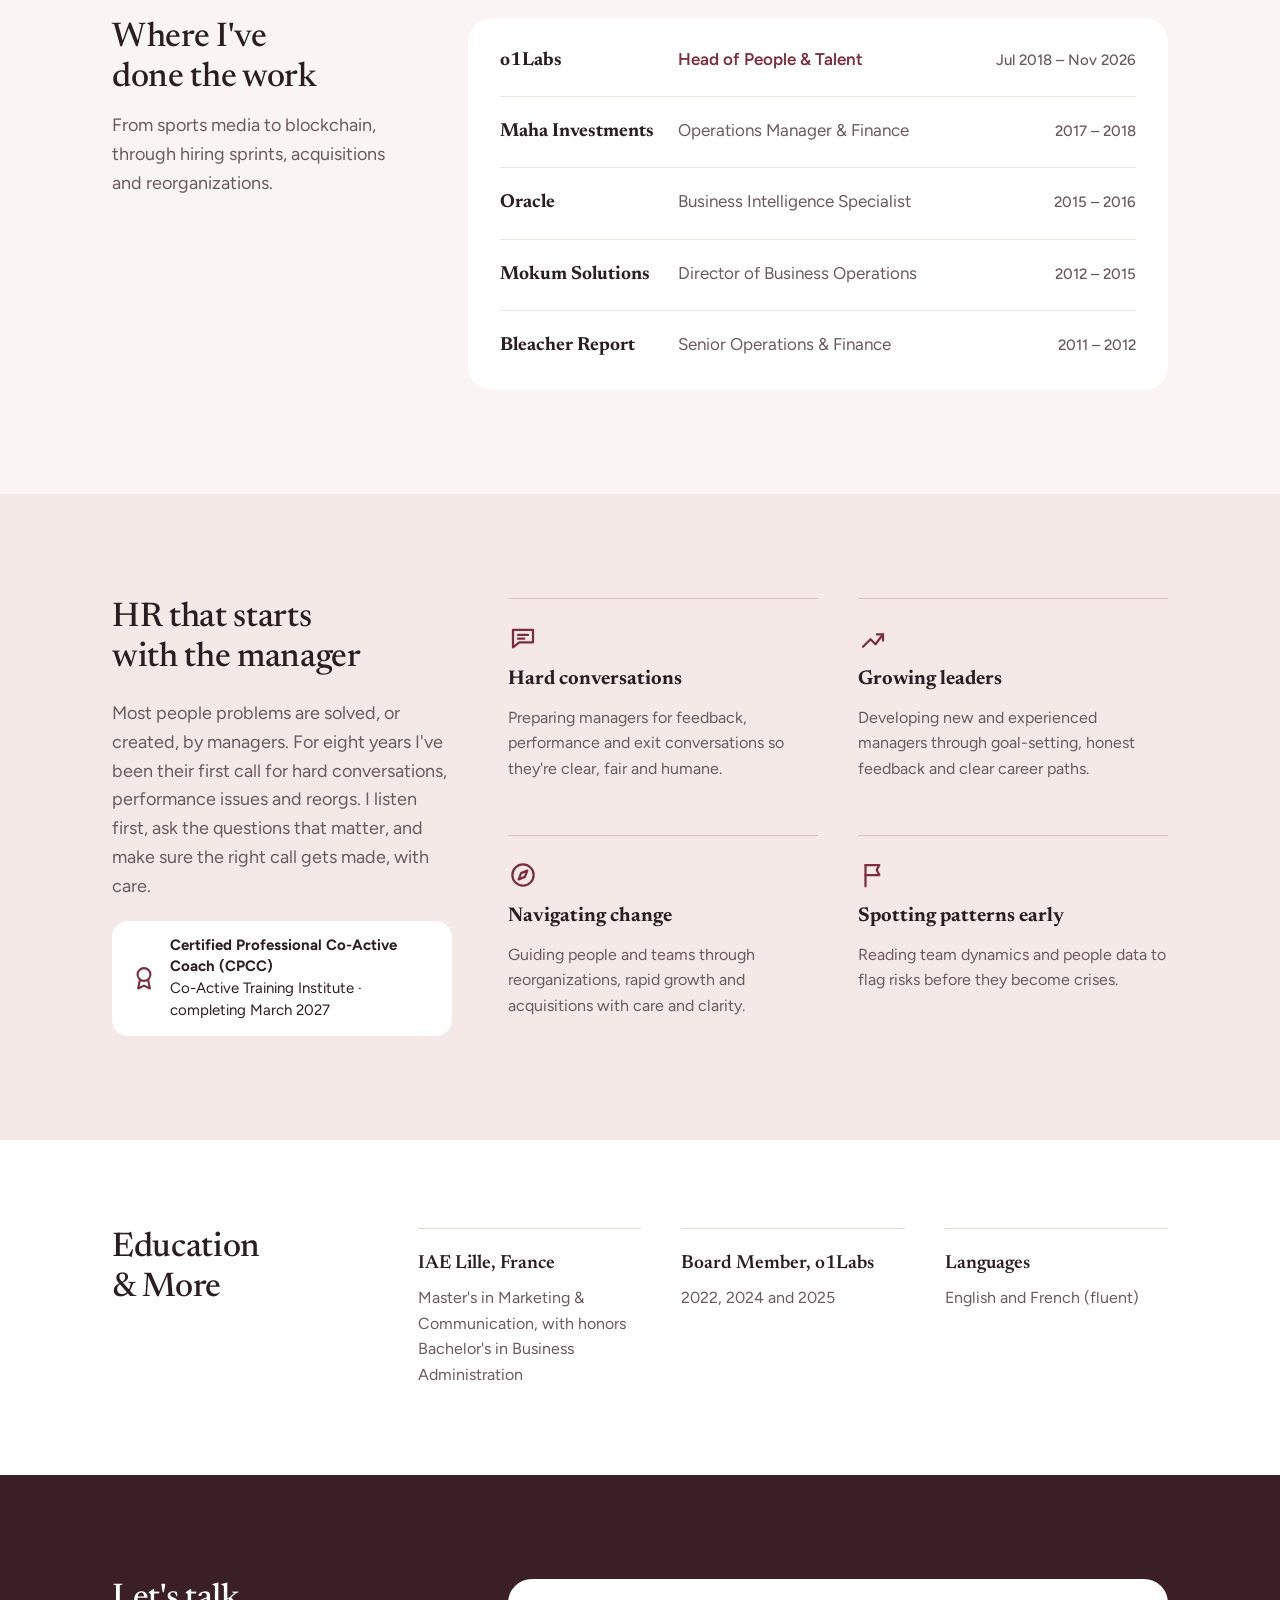
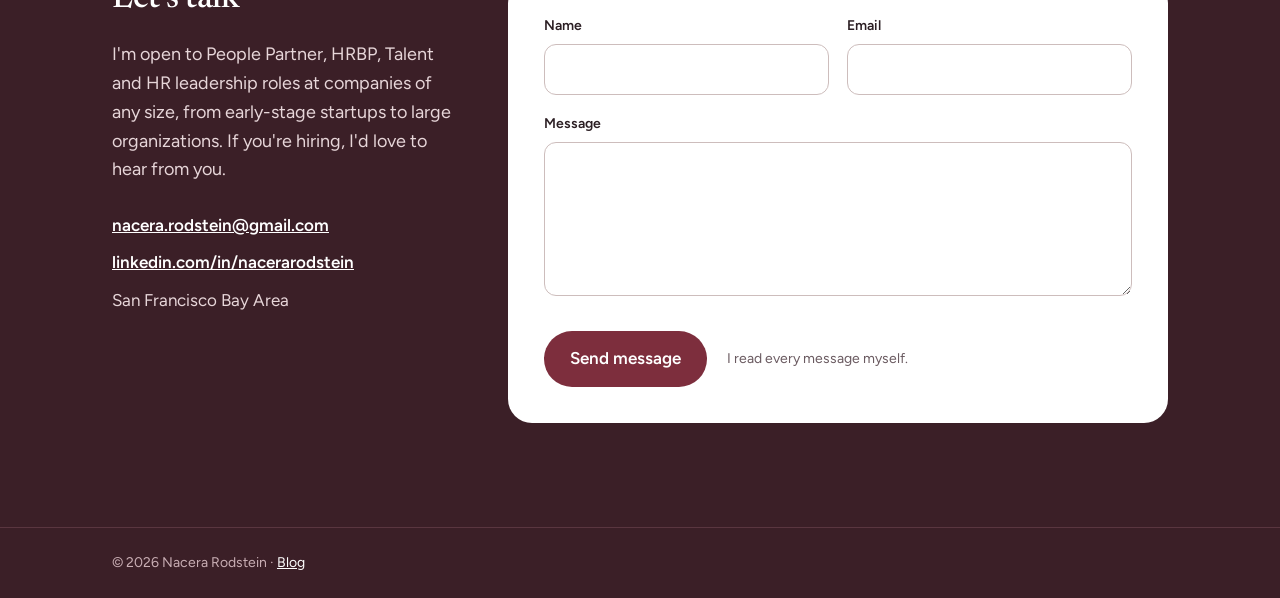
==== commit 81e6a3d7: "Calmer layout: drop intro labels, line-style How I Work, compact Education Co-Authored-By: Claude Op" ====
--- a/index.html
+++ b/index.html
@@ -46,9 +46,6 @@
 <p class="open"><span class="dot" aria-hidden="true"></span>Open to People Partner, HRBP &amp; Talent roles</p>
 <h1>Bonjour, I'm Nacera. I help leaders build teams that do their best work.</h1>
 <p class="lead">12+ years in HR, most recently 8 years as Head of People &amp; Talent at o1Labs. I partner with founders and managers on hiring, performance, employee relations and pay, and I build the systems that keep it all running.</p>
-<div class="tags" aria-label="Core areas">
-<span>HR business partnering</span><span>Employee relations</span><span>Performance &amp; calibration</span><span>Leveling &amp; comp</span><span>HRIS</span><span>Manager coaching</span>
-</div>
 <div class="ctas">
 <a href="#reach-out" class="btn btn-dark">Get in touch</a>
 <a href="#experience" class="btn btn-line">See my experience</a>
@@ -151,16 +148,11 @@
 <section id="education" class="section wrap edu">
 <div class="edu-left">
 <h2 class="h2">Education &amp; More</h2>
-<p class="lead">A business education from France, coach training underway, and a seat on the board.</p>
 </div>
 <div class="edu-list">
 <div class="edu-item">
 <h3>IAE Lille, France</h3>
-<p class="muted">Master's in Marketing &amp; Communication, with honors · Bachelor's in Business Administration</p>
-</div>
-<div class="edu-item">
-<h3>Certified Professional Co-Active Coach (CPCC)</h3>
-<p class="muted">Co-Active Training Institute · expected March 2027</p>
+<p class="muted">Master's in Marketing &amp; Communication, with honors<br>Bachelor's in Business Administration</p>
 </div>
 <div class="edu-item">
 <h3>Board Member, o1Labs</h3>
--- a/styles.css
+++ b/styles.css
@@ -77,19 +77,19 @@
 .split{display:flex;flex-wrap:wrap;gap:56px}
 .split-left{flex:1 1 340px;min-width:0;display:flex;flex-direction:column;gap:20px}
 .split-right{flex:999 1 480px;min-width:0;display:grid;grid-template-columns:repeat(2,minmax(0,1fr));gap:20px}
-.bg-sky .card{background:var(--surface);border-radius:20px;padding:28px;gap:12px}
+.bg-sky .card{border-top:1px solid rgba(125,46,61,.2);padding-top:24px;gap:10px}
+.split-right{column-gap:40px!important;row-gap:36px!important}
 .bg-sky .card h3{font-size:20px}
 .bg-sky .ico{stroke:var(--accent2);width:30px;height:30px}
 .badge{align-self:flex-start;display:flex;align-items:center;gap:12px;background:var(--surface);border-radius:16px;padding:14px 18px}
 .badge p{font-size:15px;line-height:1.45}
 
 /* education */
-.edu{display:flex;flex-wrap:wrap;gap:48px}
-.edu-left{flex:1 1 280px;min-width:0;display:flex;flex-direction:column;gap:12px}
-.edu-list{flex:999 1 520px;min-width:0}
-.edu-item{padding:24px 0;border-top:1px solid var(--line);display:flex;flex-direction:column;gap:4px}
-.edu-item:last-child{border-bottom:1px solid var(--line)}
-.edu-item h3{font-weight:700;font-size:20px}
+.edu{display:grid;grid-template-columns:minmax(0,1fr) minmax(0,3fr);gap:24px 56px;align-items:start;padding-top:88px;padding-bottom:88px}
+.edu-list{display:grid;grid-template-columns:repeat(3,minmax(0,1fr));gap:24px 40px}
+.edu-item{border-top:1px solid var(--line);padding-top:20px;display:flex;flex-direction:column;gap:6px}
+.edu-item h3{font-weight:600;font-size:19px}
+.edu-item p{font-size:16px}
 
 /* contact */
 .contact{background:var(--dark);color:var(--on-dark)}
@@ -123,7 +123,8 @@
   .hero-photo{max-width:280px}
   .section,.contact .split{padding-top:72px;padding-bottom:72px}
   .h2{font-size:28px}
-  .cards,.split-right{grid-template-columns:1fr}
+  .cards,.split-right,.edu-list{grid-template-columns:1fr}
+  .edu{grid-template-columns:1fr;padding-top:72px;padding-bottom:72px}
   .xp-list{padding:4px 20px}
   .xp-list{display:block}
   .xp-list li{grid-template-columns:1fr auto;column-gap:16px}
